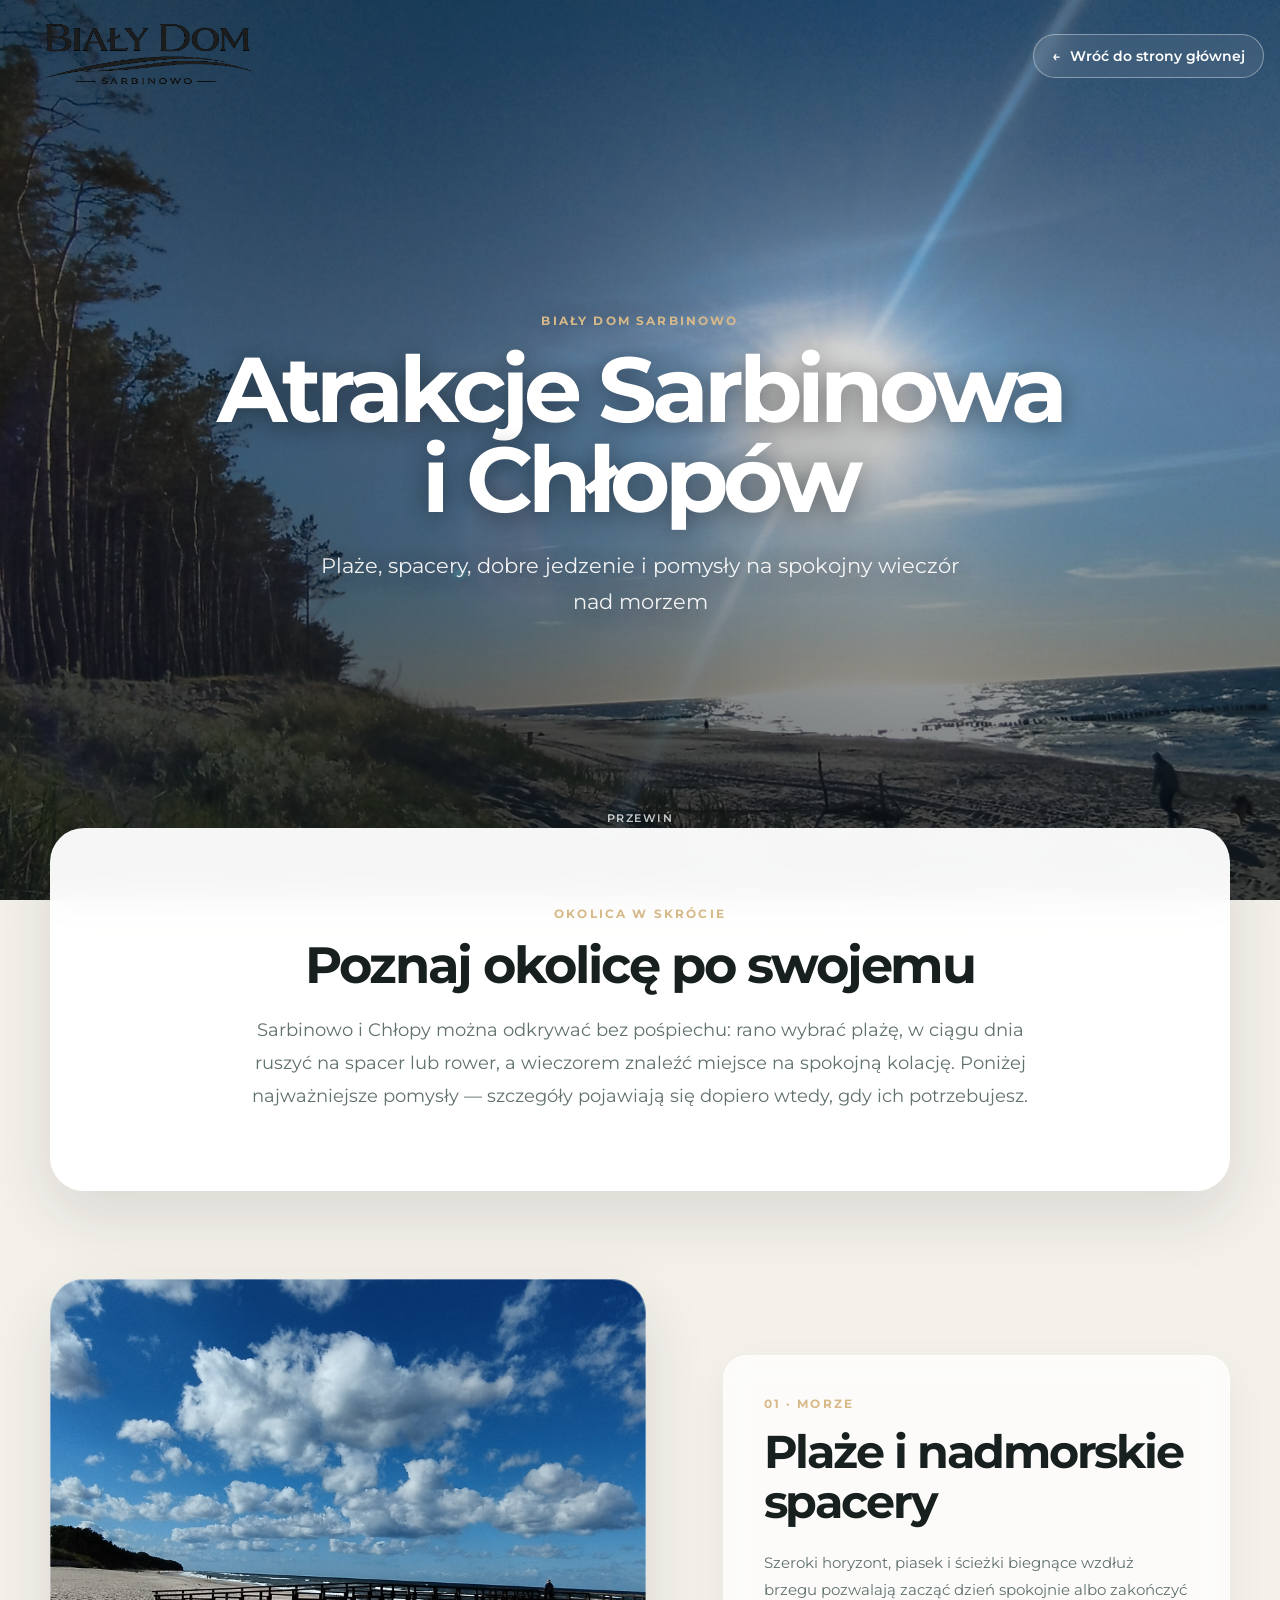
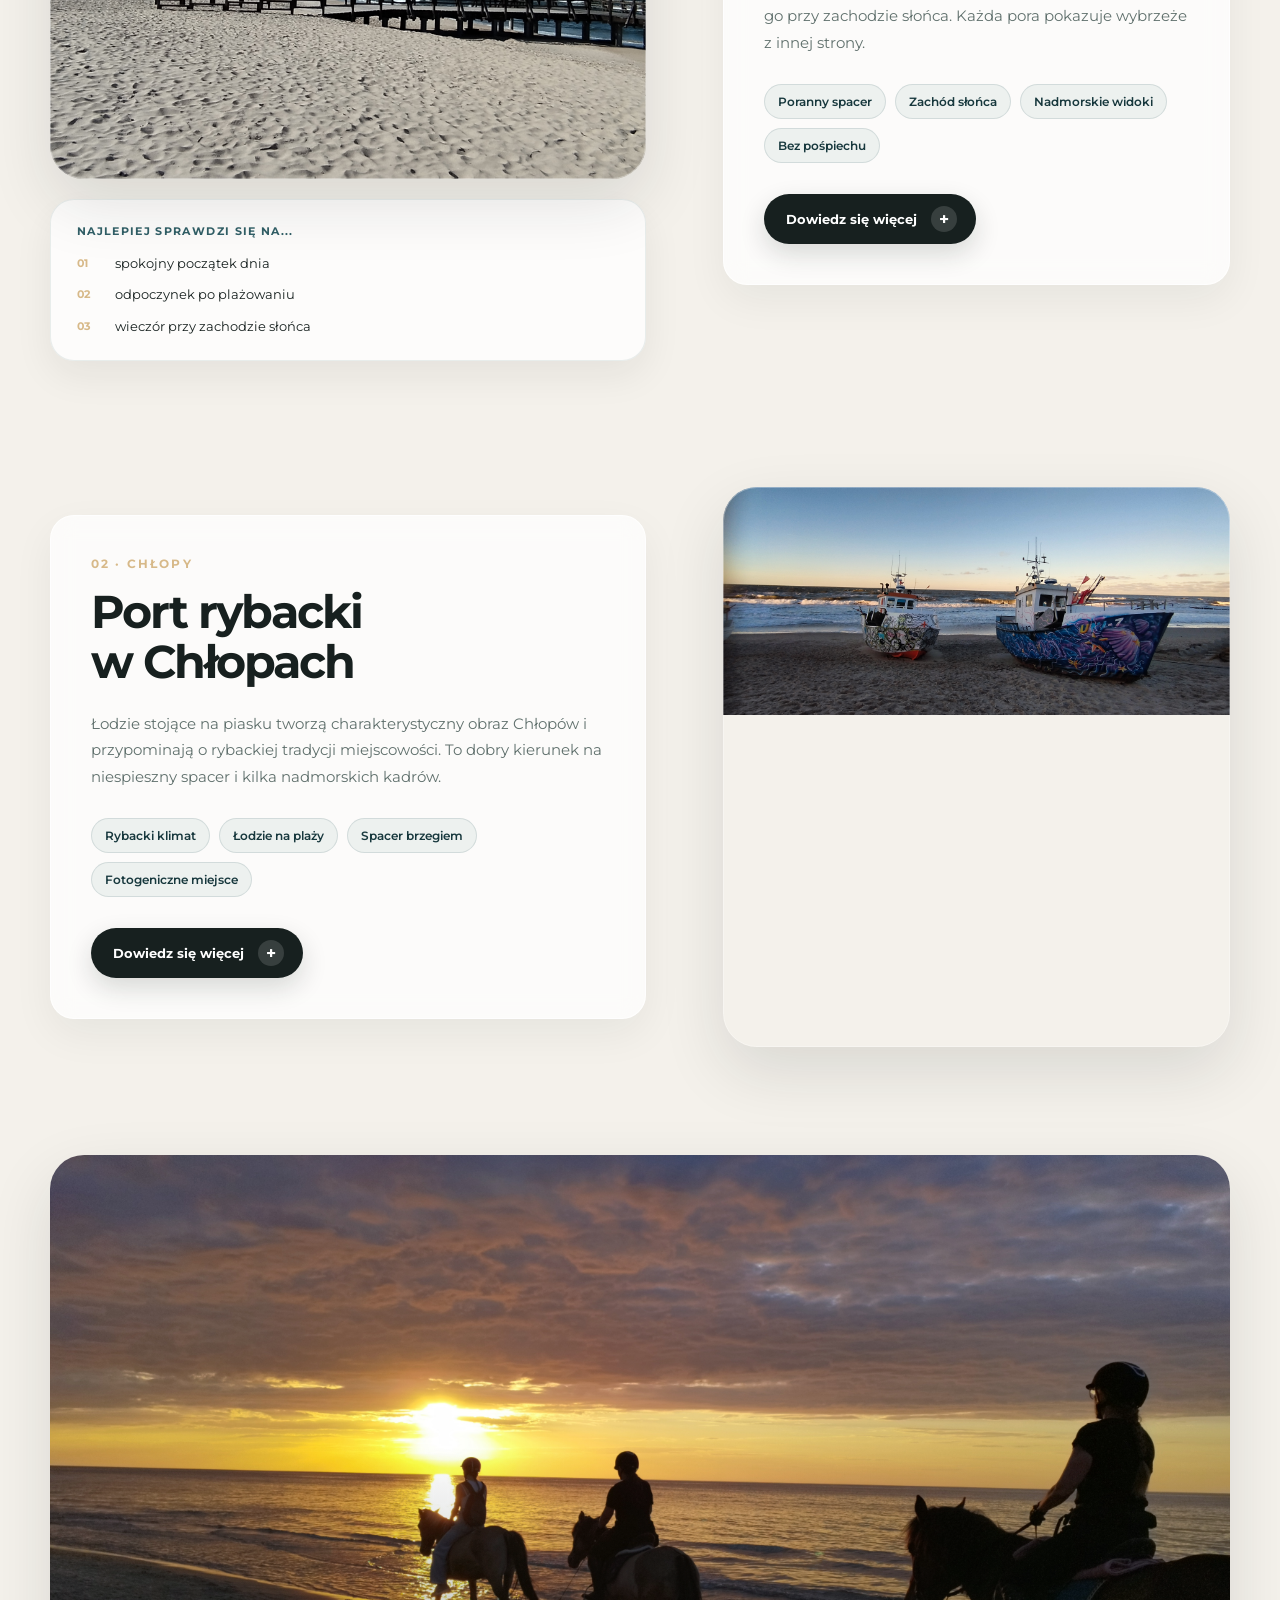
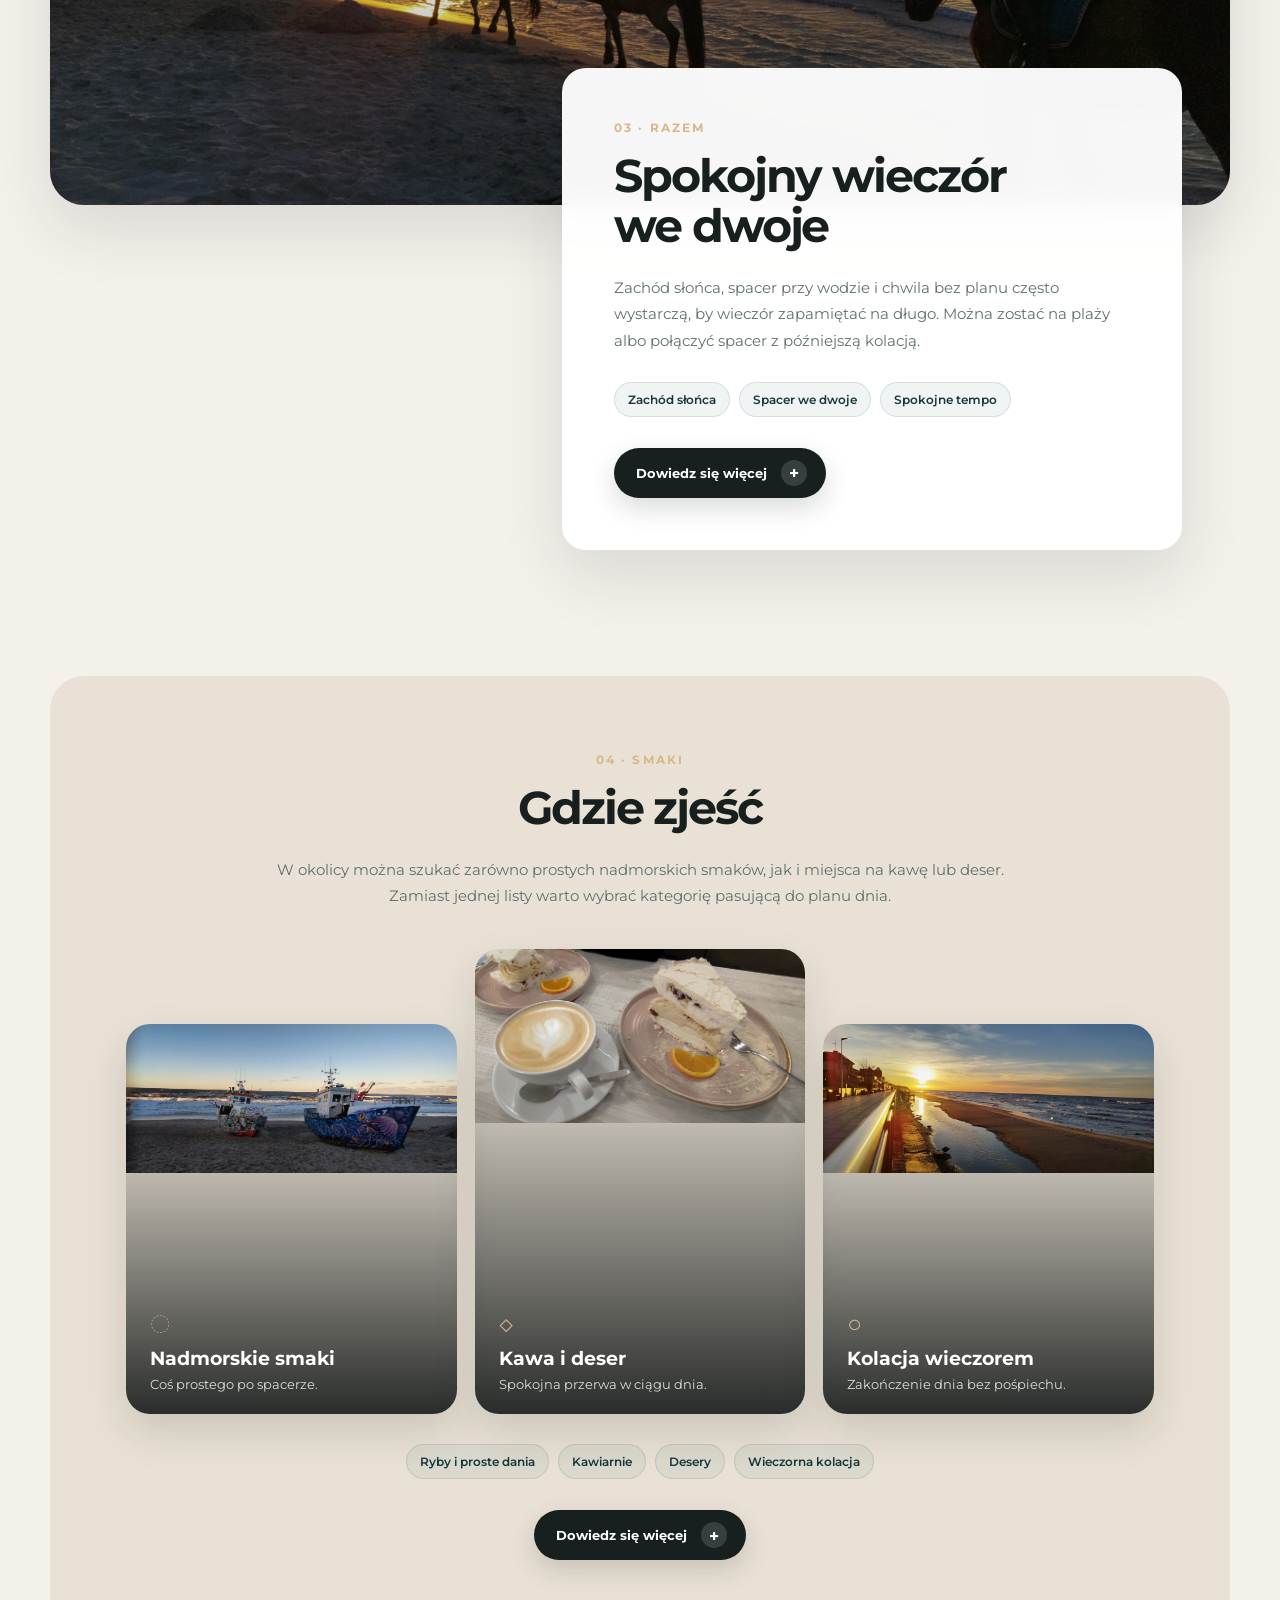
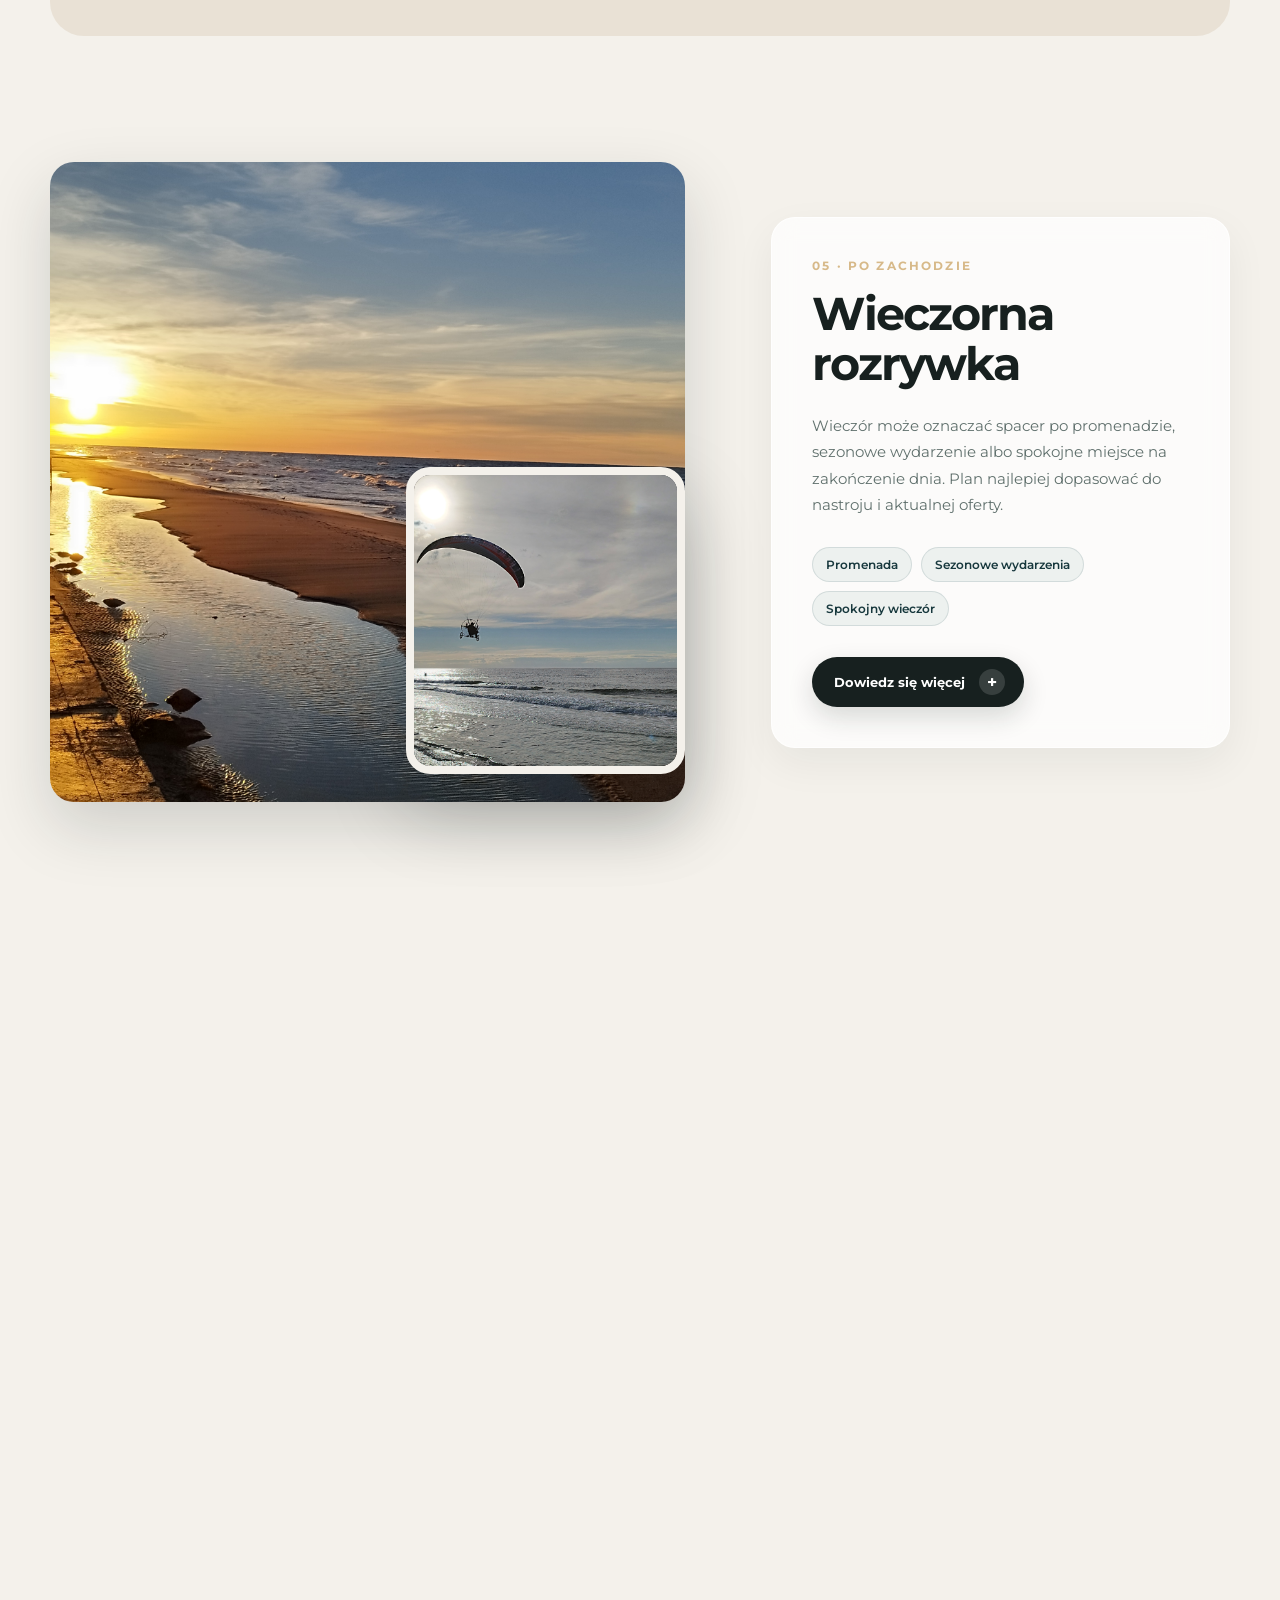
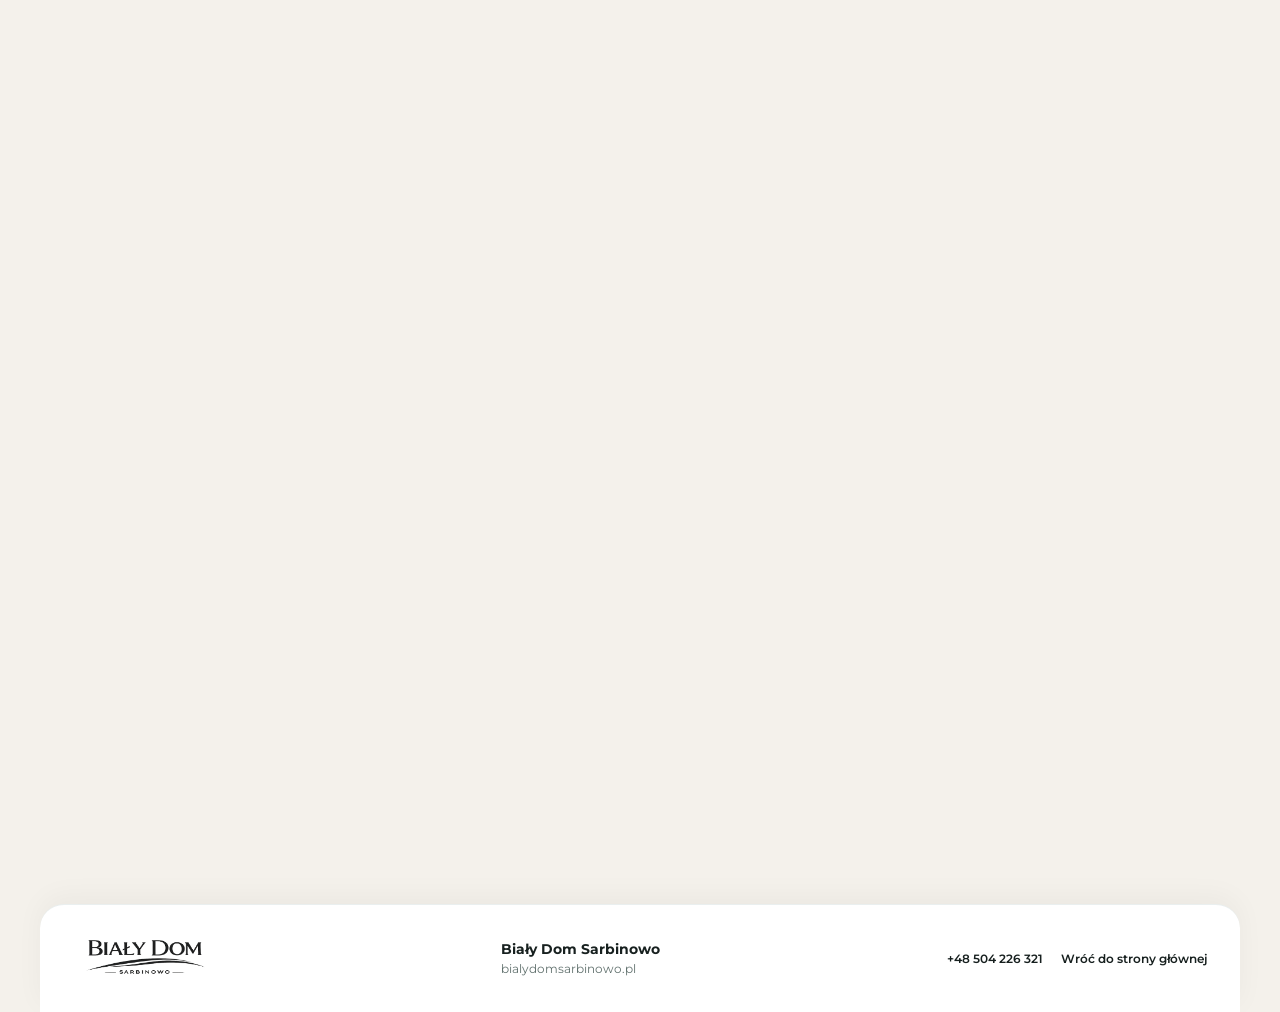
==== atrakcje-sarbinowo-chlopy-prototyp.html @ 2881367a "Dodanie prototypu podstrony atrakcji" ====
<!DOCTYPE html>
<html lang="pl">
<head>
    <meta charset="UTF-8">
    <meta name="viewport" content="width=device-width, initial-scale=1.0">
    <meta name="theme-color" content="#101716">
    <meta name="description" content="Prototyp podstrony prezentującej pomysły na spokojne odkrywanie Sarbinowa i Chłopów.">
    <title>Atrakcje Sarbinowa i Chłopów – prototyp | Biały Dom</title>

    <link rel="icon" type="image/x-icon" href="img/favicon.ico">
    <link rel="icon" type="image/png" sizes="32x32" href="img/favicon-32x32.png">
    <link rel="icon" type="image/png" sizes="16x16" href="img/favicon-16x16.png">
    <link rel="apple-touch-icon" sizes="180x180" href="img/apple-touch-icon.png">
    <link rel="preconnect" href="https://fonts.googleapis.com">
    <link rel="preconnect" href="https://fonts.gstatic.com" crossorigin>
    <link rel="stylesheet" href="https://fonts.googleapis.com/css2?family=Montserrat:wght@400;500;600;700&display=swap">
    <link rel="stylesheet" href="attractions-prototype.css">
</head>
<body>
    <a class="skip-link" href="#main-content">Przejdź do treści</a>

    <header class="site-header" data-header>
        <nav class="site-nav" aria-label="Nawigacja prototypu">
            <a class="site-logo" href="index.html" aria-label="Biały Dom Sarbinowo – strona główna">
                <img class="site-logo__default" src="img/logo.PNG" width="964" height="341" alt="Biały Dom Sarbinowo">
                <img class="site-logo__compact" src="img/logo2.png" width="964" height="344" alt="">
            </a>

            <a class="back-link back-link--desktop" href="index.html">
                <span aria-hidden="true">←</span>
                Wróć do strony głównej
            </a>

            <button class="menu-toggle" type="button" aria-expanded="false" aria-controls="prototype-menu" aria-label="Otwórz menu">
                <span></span>
                <span></span>
                <span></span>
            </button>

            <div class="mobile-menu" id="prototype-menu" aria-hidden="true">
                <a href="index.html">Strona główna</a>
                <a href="gallery.html">Galeria</a>
                <a href="tel:+48504226321">Zadzwoń</a>
            </div>
        </nav>
    </header>

    <section class="hero" aria-labelledby="page-title">
        <div class="hero__image" data-parallax aria-hidden="true"></div>
        <div class="hero__shade" aria-hidden="true"></div>
        <div class="hero__content">
            <p class="hero__eyebrow">Biały Dom Sarbinowo</p>
            <h1 id="page-title">Atrakcje Sarbinowa i Chłopów</h1>
            <p class="hero__subtitle">Plaże, spacery, dobre jedzenie i pomysły na spokojny wieczór nad morzem</p>
        </div>
        <a class="scroll-cue" href="#intro" aria-label="Przewiń do treści">
            <span>Przewiń</span>
            <i aria-hidden="true"></i>
        </a>
    </section>

    <main id="main-content">
        <section class="intro-card reveal" id="intro" aria-labelledby="intro-title">
            <p class="section-kicker">Okolica w skrócie</p>
            <h2 id="intro-title">Poznaj okolicę po swojemu</h2>
            <p>Sarbinowo i Chłopy można odkrywać bez pośpiechu: rano wybrać plażę, w ciągu dnia ruszyć na spacer lub rower, a wieczorem znaleźć miejsce na spokojną kolację. Poniżej najważniejsze pomysły — szczegóły pojawiają się dopiero wtedy, gdy ich potrzebujesz.</p>
        </section>

        <div class="sections-shell">
            <section class="attraction attraction--split reveal" aria-labelledby="beaches-title" data-section>
                <div class="media-column">
                    <div class="attraction__media">
                        <img src="img/sarbinowo/14.jpg" width="2048" height="922" alt="Szeroka plaża i drewniane molo nad Bałtykiem" loading="lazy">
                    </div>
                    <aside class="best-for" aria-label="Kiedy najlepiej wybrać się nad morze">
                        <p>Najlepiej sprawdzi się na...</p>
                        <ul>
                            <li><span>01</span> spokojny początek dnia</li>
                            <li><span>02</span> odpoczynek po plażowaniu</li>
                            <li><span>03</span> wieczór przy zachodzie słońca</li>
                        </ul>
                    </aside>
                </div>
                <div class="attraction__content">
                    <p class="section-kicker">01 · Morze</p>
                    <h2 id="beaches-title">Plaże i nadmorskie spacery</h2>
                    <p class="attraction__lead">Szeroki horyzont, piasek i ścieżki biegnące wzdłuż brzegu pozwalają zacząć dzień spokojnie albo zakończyć go przy zachodzie słońca. Każda pora pokazuje wybrzeże z innej strony.</p>
                    <ul class="feature-chips" aria-label="Najważniejsze cechy">
                        <li>Poranny spacer</li>
                        <li>Zachód słońca</li>
                        <li>Nadmorskie widoki</li>
                        <li>Bez pośpiechu</li>
                    </ul>
                    <button class="details-toggle" type="button" aria-expanded="false" aria-controls="beaches-details" data-expand>
                        <span>Dowiedz się więcej</span><i aria-hidden="true">+</i>
                    </button>
                    <div class="expandable" id="beaches-details" aria-hidden="true">
                        <div class="expandable__inner">
                            <p>Spacer można dopasować do pogody i własnego tempa: wybrać otwartą plażę, fragment promenady albo spokojniejszy odcinek przy wydmach i lesie. Warto zostawić sobie czas na przystanek, obserwowanie morza i powrót inną drogą.</p>
                            <div class="details-gallery details-gallery--two" aria-label="Dodatkowe zdjęcia plaży">
                                <figure>
                                    <img src="img/sarbinowo/1.jpg" width="2048" height="922" alt="Piaszczyste zejście prowadzące pomiędzy wydmami nad morze" loading="lazy">
                                    <figcaption>Naturalne zejścia i szeroki horyzont</figcaption>
                                </figure>
                                <figure>
                                    <img src="img/sarbinowo/15.jpg" width="2048" height="922" alt="Muszle ułożone na piasku przy spokojnym morzu" loading="lazy">
                                    <figcaption>Detale, które warto zauważyć po drodze</figcaption>
                                </figure>
                            </div>
                        </div>
                    </div>
                </div>
            </section>

            <section class="attraction attraction--split attraction--reverse reveal" aria-labelledby="port-title" data-section>
                <div class="attraction__media">
                    <img src="img/sarbinowo/3.jpg" width="2048" height="922" alt="Kolorowe łodzie rybackie stojące na plaży" loading="lazy">
                </div>
                <div class="attraction__content">
                    <p class="section-kicker">02 · Chłopy</p>
                    <h2 id="port-title">Port rybacki w Chłopach</h2>
                    <p class="attraction__lead">Łodzie stojące na piasku tworzą charakterystyczny obraz Chłopów i przypominają o rybackiej tradycji miejscowości. To dobry kierunek na niespieszny spacer i kilka nadmorskich kadrów.</p>
                    <ul class="feature-chips" aria-label="Najważniejsze cechy">
                        <li>Rybacki klimat</li>
                        <li>Łodzie na plaży</li>
                        <li>Spacer brzegiem</li>
                        <li>Fotogeniczne miejsce</li>
                    </ul>
                    <button class="details-toggle" type="button" aria-expanded="false" aria-controls="port-details" data-expand>
                        <span>Dowiedz się więcej</span><i aria-hidden="true">+</i>
                    </button>
                    <div class="expandable" id="port-details" aria-hidden="true">
                        <div class="expandable__inner">
                            <p>Wizyta w Chłopach może być krótkim celem samym w sobie albo częścią dłuższego spaceru wzdłuż wybrzeża. Najwięcej uroku ma proste obserwowanie łodzi, morza i codziennego rytmu niewielkiej miejscowości.</p>
                            <div class="details-gallery details-gallery--single">
                                <figure>
                                    <img src="img/sarbinowo/13.jpg" width="1152" height="1152" alt="Mewa stojąca na piasku przy spokojnym morzu" loading="lazy">
                                    <figcaption>Nadmorski detal podczas spaceru</figcaption>
                                </figure>
                                <!-- DO UZUPEŁNIENIA ZDJĘCIEM -->
                            </div>
                        </div>
                    </div>
                </div>
            </section>

            <section class="attraction attraction--panorama reveal" aria-labelledby="evening-two-title" data-section>
                <div class="panorama__image" data-scroll-shift="18">
                    <img src="img/sarbinowo/4.jpg" width="2048" height="922" alt="Zachód słońca nad morzem i sylwetki jeźdźców na plaży" loading="lazy">
                </div>
                <div class="panorama__card">
                    <p class="section-kicker">03 · Razem</p>
                    <h2 id="evening-two-title">Spokojny wieczór we dwoje</h2>
                    <p class="attraction__lead">Zachód słońca, spacer przy wodzie i chwila bez planu często wystarczą, by wieczór zapamiętać na długo. Można zostać na plaży albo połączyć spacer z późniejszą kolacją.</p>
                    <ul class="feature-chips" aria-label="Najważniejsze cechy">
                        <li>Zachód słońca</li>
                        <li>Spacer we dwoje</li>
                        <li>Spokojne tempo</li>
                    </ul>
                    <button class="details-toggle" type="button" aria-expanded="false" aria-controls="evening-two-details" data-expand>
                        <span>Dowiedz się więcej</span><i aria-hidden="true">+</i>
                    </button>
                    <div class="expandable" id="evening-two-details" aria-hidden="true">
                        <div class="expandable__inner">
                            <ol class="chapter-list" aria-label="Trzy pomysły na spokojny wieczór">
                                <li><span>01</span><div><h3>Spacer o zachodzie słońca</h3><p>Wybierzcie kierunek i zostawcie czas na przystanek przy morzu.</p></div></li>
                                <li><span>02</span><div><h3>Kolacja</h3><p>Dopasujcie miejsce do nastroju i aktualnej oferty.</p></div></li>
                                <li><span>03</span><div><h3>Spokojny powrót</h3><p>Wróćcie plażą lub promenadą, bez dokładnego planowania wieczoru.</p></div></li>
                            </ol>
                            <div class="details-gallery details-gallery--two" aria-label="Wieczorne widoki nad morzem">
                                <figure>
                                    <img src="img/sarbinowo/9.jpg" width="2048" height="922" alt="Słońce zachodzące nad morzem i mokrym brzegiem" loading="lazy">
                                    <figcaption>Ostatnie światło nad wodą</figcaption>
                                </figure>
                                <figure>
                                    <img src="img/sarbinowo/10.jpg" width="2048" height="922" alt="Nadmorski las i plaża w świetle zachodzącego słońca" loading="lazy">
                                    <figcaption>Spokojny powrót wzdłuż brzegu</figcaption>
                                </figure>
                            </div>
                        </div>
                    </div>
                </div>
            </section>

            <section class="attraction attraction--food reveal" aria-labelledby="food-title" data-section>
                <div class="section-heading">
                    <p class="section-kicker">04 · Smaki</p>
                    <h2 id="food-title">Gdzie zjeść</h2>
                    <p class="attraction__lead">W okolicy można szukać zarówno prostych nadmorskich smaków, jak i miejsca na kawę lub deser. Zamiast jednej listy warto wybrać kategorię pasującą do planu dnia.</p>
                </div>
                <div class="food-grid" aria-label="Pomysły kulinarne">
                    <article class="visual-card">
                        <img src="img/sarbinowo/3.jpg" width="2048" height="922" alt="Łodzie rybackie na nadmorskiej plaży" loading="lazy">
                        <div><span aria-hidden="true">◌</span><h3>Nadmorskie smaki</h3><p>Coś prostego po spacerze.</p></div>
                    </article>
                    <article class="visual-card visual-card--tall">
                        <img src="img/sarbinowo/21.jpg" width="2048" height="922" alt="Kawa oraz deser podane na jasnym stole" loading="lazy">
                        <div><span aria-hidden="true">◇</span><h3>Kawa i deser</h3><p>Spokojna przerwa w ciągu dnia.</p></div>
                    </article>
                    <article class="visual-card">
                        <img src="img/sarbinowo/5.jpg" width="2048" height="922" alt="Nadmorska promenada o zachodzie słońca" loading="lazy">
                        <div><span aria-hidden="true">○</span><h3>Kolacja wieczorem</h3><p>Zakończenie dnia bez pośpiechu.</p></div>
                    </article>
                </div>
                <ul class="feature-chips feature-chips--center" aria-label="Najważniejsze cechy">
                    <li>Ryby i proste dania</li>
                    <li>Kawiarnie</li>
                    <li>Desery</li>
                    <li>Wieczorna kolacja</li>
                </ul>
                <div class="section-action">
                    <button class="details-toggle" type="button" aria-expanded="false" aria-controls="food-details" data-expand>
                        <span>Dowiedz się więcej</span><i aria-hidden="true">+</i>
                    </button>
                </div>
                <div class="expandable expandable--wide" id="food-details" aria-hidden="true">
                    <div class="expandable__inner">
                        <p class="details-intro">Konkretne propozycje zostaną dodane po sprawdzeniu aktualnej oferty i informacji o lokalach.</p>
                        <!-- DO UZUPEŁNIENIA PO WERYFIKACJI LOKALI -->
                        <div class="venue-grid" aria-label="Miejsca na zweryfikowane lokale">
                            <article class="venue-placeholder">
                                <span>01</span>
                                <h3>Nazwa lokalu</h3>
                                <p>Krótki opis miejsca</p>
                                <dl><div><dt>Kuchnia</dt><dd>Do uzupełnienia</dd></div><div><dt>Mapa</dt><dd>Link po weryfikacji</dd></div></dl>
                            </article>
                            <article class="venue-placeholder">
                                <span>02</span>
                                <h3>Nazwa lokalu</h3>
                                <p>Krótki opis miejsca</p>
                                <dl><div><dt>Kuchnia</dt><dd>Do uzupełnienia</dd></div><div><dt>Mapa</dt><dd>Link po weryfikacji</dd></div></dl>
                            </article>
                            <article class="venue-placeholder">
                                <span>03</span>
                                <h3>Nazwa lokalu</h3>
                                <p>Krótki opis miejsca</p>
                                <dl><div><dt>Kuchnia</dt><dd>Do uzupełnienia</dd></div><div><dt>Mapa</dt><dd>Link po weryfikacji</dd></div></dl>
                            </article>
                        </div>
                        <!-- DO UZUPEŁNIENIA ZDJĘCIEM -->
                    </div>
                </div>
            </section>

            <section class="attraction attraction--night reveal" aria-labelledby="night-title" data-section>
                <div class="night-gallery" aria-label="Wieczorne kadry z wybrzeża">
                    <img class="night-gallery__main" src="img/sarbinowo/5.jpg" width="2048" height="922" alt="Promenada i morze w ciepłym świetle zachodzącego słońca" loading="lazy">
                    <img class="night-gallery__accent" src="img/sarbinowo/2.jpg" width="2048" height="922" alt="Paralotnia nad plażą i morzem" loading="lazy" data-scroll-shift="28">
                </div>
                <div class="attraction__content night-copy">
                    <p class="section-kicker">05 · Po zachodzie</p>
                    <h2 id="night-title">Wieczorna rozrywka</h2>
                    <p class="attraction__lead">Wieczór może oznaczać spacer po promenadzie, sezonowe wydarzenie albo spokojne miejsce na zakończenie dnia. Plan najlepiej dopasować do nastroju i aktualnej oferty.</p>
                    <ul class="feature-chips" aria-label="Najważniejsze cechy">
                        <li>Promenada</li>
                        <li>Sezonowe wydarzenia</li>
                        <li>Spokojny wieczór</li>
                    </ul>
                    <button class="details-toggle" type="button" aria-expanded="false" aria-controls="night-details" data-expand>
                        <span>Dowiedz się więcej</span><i aria-hidden="true">+</i>
                    </button>
                    <div class="expandable" id="night-details" aria-hidden="true">
                        <div class="expandable__inner">
                            <!-- DO UZUPEŁNIENIA PO WERYFIKACJI WYDARZEŃ I MIEJSC -->
                            <div class="option-grid">
                                <article><span aria-hidden="true">01</span><h3>Wydarzenia sezonowe</h3><p>Aktualny program do sprawdzenia przed wyjściem.</p></article>
                                <article><span aria-hidden="true">02</span><h3>Miejsca z muzyką</h3><p>Propozycje zostaną dodane po weryfikacji.</p></article>
                                <article><span aria-hidden="true">03</span><h3>Spokojny wieczór</h3><p>Miejsca otwarte wieczorem, bez głośnego planu.</p></article>
                            </div>
                            <div class="details-gallery details-gallery--single">
                                <figure>
                                    <img src="img/sarbinowo/25.jpg" width="1080" height="2160" alt="Kolorowe latawce nad plażą i zabudową Sarbinowa" loading="lazy">
                                    <figcaption>Sezonowy klimat nadmorskiej miejscowości</figcaption>
                                </figure>
                                <!-- DO UZUPEŁNIENIA ZDJĘCIEM -->
                            </div>
                        </div>
                    </div>
                </div>
            </section>

            <section class="attraction attraction--route reveal" aria-labelledby="bike-title" data-section>
                <div class="route-intro">
                    <div>
                        <p class="section-kicker">06 · Na dwóch kołach</p>
                        <h2 id="bike-title">Wycieczki rowerowe</h2>
                        <p class="attraction__lead">Rower pozwala połączyć Sarbinowo i Chłopy w jedną spokojną wycieczkę. Trasę można skrócić, wydłużyć albo przerwać wtedy, gdy znajdzie się dobre miejsce na odpoczynek.</p>
                    </div>
                    <img src="img/dom/12.jpg" width="2412" height="1468" alt="Rowery przygotowane dla gości Białego Domu" loading="lazy">
                </div>
                <ol class="route-line" aria-label="Przykładowy przebieg wycieczki">
                    <li><span>Start</span><strong>Biały Dom</strong><small>Spokojny początek</small></li>
                    <li><span>Przystanek</span><strong>Sarbinowo</strong><small>Plaża i promenada</small></li>
                    <li><span>Kierunek</span><strong>Chłopy</strong><small>Rybacki klimat</small></li>
                    <li><span>Powrót</span><strong>Własnym rytmem</strong><small>Bez narzuconego tempa</small></li>
                </ol>
                <ul class="feature-chips feature-chips--center" aria-label="Najważniejsze cechy">
                    <li>Elastyczna trasa</li>
                    <li>Przystanki po drodze</li>
                    <li>Rowery dla gości</li>
                </ul>
                <div class="section-action">
                    <button class="details-toggle" type="button" aria-expanded="false" aria-controls="bike-details" data-expand>
                        <span>Dowiedz się więcej</span><i aria-hidden="true">+</i>
                    </button>
                </div>
                <div class="expandable expandable--wide" id="bike-details" aria-hidden="true">
                    <div class="expandable__inner">
                        <div class="route-options" aria-label="Propozycje wariantów trasy">
                            <article><span>01</span><h3>Trasa krótka</h3><p>Na spokojny przejazd z możliwością szybkiego powrotu.</p></article>
                            <article><span>02</span><h3>Trasa spokojna</h3><p>Z przystankami przy plaży i czasem na odpoczynek.</p></article>
                            <article><span>03</span><h3>Trasa dłuższa</h3><p>Do zaplanowania według pogody i własnych możliwości.</p></article>
                        </div>
                        <p class="details-note">Przed wyjazdem warto ocenić pogodę i wiatr. Podane warianty pozostają elastycznym pomysłem — bez niezweryfikowanych kilometrów i czasów przejazdu.</p>
                        <div class="details-gallery details-gallery--single details-gallery--landscape">
                            <figure>
                                <img src="img/dom/10.jpg" width="2048" height="922" alt="Dekoracyjny rower z zegarem stojący na parapecie Białego Domu" loading="lazy">
                                <figcaption>Rowerowy motyw w Białym Domu</figcaption>
                            </figure>
                            <!-- DO UZUPEŁNIENIA ZDJĘCIEM -->
                        </div>
                    </div>
                </div>
            </section>
        </div>

        <section class="final-cta reveal" aria-labelledby="cta-title">
            <div class="final-cta__glow" aria-hidden="true"></div>
            <p class="section-kicker">Twój spokojny punkt startowy</p>
            <h2 id="cta-title">Zaplanuj swój pobyt w Białym Domu</h2>
            <p>Wybierz termin, obejrzyj pokoje i zapytaj o szczegóły bezpośrednio.</p>
            <div class="final-cta__actions">
                <a class="button button--primary" href="https://www.booking.com/hotel/pl/bialy-dom-sarbinowo.pl.html" target="_blank" rel="noopener">Sprawdź dostępność</a>
                <a class="button button--outline" href="gallery.html">Zobacz galerię</a>
                <a class="button button--call" href="tel:+48504226321">Zadzwoń</a>
            </div>
        </section>
    </main>

    <footer class="site-footer">
        <a class="site-footer__logo" href="index.html" aria-label="Wróć do strony głównej Białego Domu">
            <img src="img/logo.PNG" width="964" height="341" alt="Biały Dom Sarbinowo">
        </a>
        <div class="site-footer__identity">
            <strong>Biały Dom Sarbinowo</strong>
            <span>bialydomsarbinowo.pl</span>
        </div>
        <div class="site-footer__links">
            <a href="tel:+48504226321">+48 504 226 321</a>
            <a href="index.html">Wróć do strony głównej</a>
        </div>
    </footer>

    <script src="attractions-prototype.js"></script>
</body>
</html>
---- attractions-prototype.css ----
:root {
  --paper: #f4f1eb;
  --surface: #ffffff;
  --ink: #17201f;
  --muted: #60706d;
  --sea: #315f67;
  --sea-deep: #17383d;
  --sand: #d7b989;
  --sand-soft: #efe4d2;
  --line: rgba(23, 32, 31, 0.12);
  --shadow: 0 24px 64px rgba(24, 35, 33, 0.12);
  --radius-xl: 34px;
  --radius-lg: 24px;
  --radius-md: 17px;
  --header-height: 112px;
  --content: min(1180px, calc(100% - 40px));
}

*,
*::before,
*::after {
  box-sizing: border-box;
}

html {
  scroll-behavior: smooth;
  scroll-padding-top: calc(var(--header-height) + 20px);
}

body {
  margin: 0;
  min-width: 320px;
  overflow-x: hidden;
  background: var(--paper);
  color: var(--ink);
  font-family: "Montserrat", Arial, sans-serif;
  -webkit-font-smoothing: antialiased;
}

body.menu-open {
  overflow: hidden;
}

img {
  display: block;
  max-width: 100%;
}

a {
  color: inherit;
  text-decoration: none;
}

button,
a {
  -webkit-tap-highlight-color: transparent;
}

button {
  font: inherit;
}

h1,
h2,
h3,
p {
  margin-top: 0;
}

h1,
h2,
h3 {
  text-wrap: balance;
}

p {
  text-wrap: pretty;
}

.skip-link {
  position: fixed;
  top: 12px;
  left: 12px;
  z-index: 1000;
  padding: 11px 16px;
  border-radius: 999px;
  background: #fff;
  color: #111;
  transform: translateY(-160%);
  transition: transform 180ms ease;
}

.skip-link:focus {
  transform: translateY(0);
}

.site-header {
  position: fixed;
  inset: 0 0 auto;
  z-index: 100;
  color: #fff;
  transition: background 280ms ease, box-shadow 280ms ease, backdrop-filter 280ms ease;
}

.site-header.is-scrolled,
.site-header.is-menu-open {
  background: rgba(9, 18, 18, 0.72);
  box-shadow: 0 12px 35px rgba(0, 0, 0, 0.15);
  backdrop-filter: blur(14px);
  -webkit-backdrop-filter: blur(14px);
}

.site-nav {
  width: min(1440px, calc(100% - 32px));
  min-height: var(--header-height);
  margin: 0 auto;
  display: flex;
  align-items: center;
  justify-content: space-between;
  gap: 28px;
}

.site-logo {
  position: relative;
  width: clamp(210px, 20vw, 285px);
  flex: 0 0 auto;
}

.site-logo img {
  width: 100%;
  height: auto;
  transition: opacity 220ms ease, transform 220ms ease;
}

.site-logo__compact {
  position: absolute;
  inset: 0;
  opacity: 0;
}

.site-header.is-scrolled .site-logo__default,
.site-header.is-menu-open .site-logo__default {
  opacity: 0;
}

.site-header.is-scrolled .site-logo__compact,
.site-header.is-menu-open .site-logo__compact {
  opacity: 1;
}

.back-link {
  display: inline-flex;
  align-items: center;
  gap: 10px;
  padding: 12px 18px;
  border: 1px solid rgba(255, 255, 255, 0.38);
  border-radius: 999px;
  background: rgba(255, 255, 255, 0.08);
  color: #fff;
  font-size: 0.88rem;
  font-weight: 600;
  backdrop-filter: blur(8px);
  transition: background 220ms ease, transform 220ms ease;
}

.back-link:hover,
.back-link:focus-visible {
  background: rgba(255, 255, 255, 0.17);
  transform: translateY(-2px);
}

.menu-toggle,
.mobile-menu {
  display: none;
}

.hero {
  position: relative;
  min-height: 100vh;
  min-height: 100svh;
  display: grid;
  place-items: center;
  overflow: hidden;
  isolation: isolate;
  color: #fff;
}

.hero__image,
.hero__shade {
  position: absolute;
  inset: 0;
}

.hero__image {
  z-index: -3;
  inset: -7%;
  background: url("img/sarbinowo/11.jpg") center 52% / cover no-repeat;
  transform: translate3d(0, var(--parallax-y, 0), 0) scale(1.03);
  will-change: transform;
}

.hero__shade {
  z-index: -2;
  background:
    linear-gradient(180deg, rgba(5, 12, 13, 0.28) 0%, rgba(5, 12, 13, 0.16) 40%, rgba(5, 12, 13, 0.62) 100%),
    linear-gradient(90deg, rgba(4, 10, 10, 0.35), transparent 70%);
}

.hero__content {
  width: min(1000px, calc(100% - 40px));
  padding: calc(var(--header-height) + 40px) 0 120px;
  text-align: center;
  text-shadow: 0 4px 24px rgba(0, 0, 0, 0.42);
}

.hero__eyebrow,
.section-kicker {
  margin-bottom: 16px;
  color: var(--sand);
  font-size: 0.75rem;
  font-weight: 700;
  letter-spacing: 0.18em;
  text-transform: uppercase;
}

.hero h1 {
  max-width: 950px;
  margin: 0 auto 24px;
  font-size: clamp(2.7rem, 7.2vw, 6.6rem);
  line-height: 0.98;
  letter-spacing: -0.055em;
}

.hero__subtitle {
  max-width: 760px;
  margin: 0 auto;
  color: rgba(255, 255, 255, 0.92);
  font-size: clamp(1rem, 2vw, 1.34rem);
  line-height: 1.65;
}

.scroll-cue {
  position: absolute;
  bottom: 31px;
  left: 50%;
  display: grid;
  justify-items: center;
  gap: 10px;
  color: rgba(255, 255, 255, 0.78);
  font-size: 0.69rem;
  font-weight: 600;
  letter-spacing: 0.14em;
  text-transform: uppercase;
  transform: translateX(-50%);
}

.scroll-cue i {
  width: 1px;
  height: 34px;
  background: linear-gradient(#fff, transparent);
}

main {
  position: relative;
  z-index: 2;
}

.intro-card {
  width: var(--content);
  margin: -72px auto 88px;
  padding: clamp(38px, 7vw, 78px);
  border-radius: var(--radius-xl);
  background: rgba(255, 255, 255, 0.96);
  box-shadow: var(--shadow);
  text-align: center;
  backdrop-filter: blur(16px);
}

.intro-card h2 {
  margin-bottom: 22px;
  font-size: clamp(2rem, 4vw, 3.8rem);
  line-height: 1.08;
  letter-spacing: -0.04em;
}

.intro-card p:last-child {
  max-width: 780px;
  margin: 0 auto;
  color: var(--muted);
  font-size: clamp(1rem, 1.7vw, 1.14rem);
  line-height: 1.8;
}

.sections-shell {
  width: var(--content);
  margin: 0 auto;
  display: grid;
  gap: clamp(70px, 10vw, 126px);
}

.attraction {
  position: relative;
}

.attraction--split {
  display: grid;
  grid-template-columns: minmax(0, 1.08fr) minmax(340px, 0.92fr);
  align-items: center;
  gap: clamp(36px, 6vw, 78px);
}

.attraction--reverse .attraction__media {
  order: 2;
}

.attraction__media {
  position: relative;
  min-height: 560px;
  overflow: hidden;
  border-radius: var(--radius-xl);
  box-shadow: var(--shadow);
}

.attraction__media::after {
  content: "";
  position: absolute;
  inset: 0;
  border: 1px solid rgba(255, 255, 255, 0.32);
  border-radius: inherit;
  pointer-events: none;
}

.attraction__media img,
.panorama__image img,
.night-gallery img,
.route-intro img,
.visual-card img {
  width: 100%;
  height: 100%;
  object-fit: cover;
}

.attraction__content {
  padding: 18px 0;
}

.attraction h2,
.section-heading h2 {
  margin-bottom: 20px;
  font-size: clamp(2rem, 4vw, 3.7rem);
  line-height: 1.08;
  letter-spacing: -0.045em;
}

.attraction__lead {
  margin-bottom: 24px;
  color: var(--muted);
  font-size: clamp(0.98rem, 1.45vw, 1.08rem);
  line-height: 1.78;
}

.feature-chips {
  margin: 0 0 28px;
  padding: 0;
  display: flex;
  flex-wrap: wrap;
  gap: 9px;
  list-style: none;
}

.feature-chips li {
  padding: 9px 13px;
  border: 1px solid rgba(49, 95, 103, 0.15);
  border-radius: 999px;
  background: rgba(49, 95, 103, 0.07);
  color: var(--sea-deep);
  font-size: 0.78rem;
  font-weight: 600;
}

.feature-chips--center {
  justify-content: center;
}

.details-toggle {
  display: inline-flex;
  align-items: center;
  justify-content: center;
  gap: 14px;
  min-height: 50px;
  padding: 12px 19px 12px 22px;
  border: 0;
  border-radius: 999px;
  background: var(--ink);
  color: #fff;
  font-size: 0.84rem;
  font-weight: 700;
  cursor: pointer;
  box-shadow: 0 10px 26px rgba(23, 32, 31, 0.16);
  transition: transform 220ms ease, background 220ms ease, box-shadow 220ms ease;
}

.details-toggle i {
  width: 26px;
  height: 26px;
  display: grid;
  place-items: center;
  border-radius: 50%;
  background: rgba(255, 255, 255, 0.14);
  font-style: normal;
  font-size: 1.08rem;
  line-height: 1;
  transition: transform 260ms ease;
}

.details-toggle:hover,
.details-toggle:focus-visible {
  background: var(--sea-deep);
  box-shadow: 0 14px 32px rgba(23, 56, 61, 0.22);
  transform: translateY(-2px);
}

.details-toggle[aria-expanded="true"] i {
  transform: rotate(45deg);
}

.expandable {
  display: grid;
  grid-template-rows: 0fr;
  opacity: 0;
  transition: grid-template-rows 560ms cubic-bezier(.22, .7, .2, 1), opacity 420ms ease;
}

.expandable.is-open {
  grid-template-rows: 1fr;
  opacity: 1;
}

.expandable__inner {
  min-height: 0;
  overflow: hidden;
}

.expandable__inner p {
  margin: 21px 0 0;
  padding-top: 19px;
  border-top: 1px solid var(--line);
  color: var(--muted);
  font-size: 0.94rem;
  line-height: 1.75;
}

.attraction--panorama {
  min-height: 720px;
  padding-bottom: 36px;
}

.panorama__image {
  position: absolute;
  inset: 0 0 120px;
  overflow: hidden;
  border-radius: var(--radius-xl);
  box-shadow: var(--shadow);
}

.panorama__image::after {
  content: "";
  position: absolute;
  inset: 0;
  background: linear-gradient(180deg, transparent 45%, rgba(7, 16, 16, 0.42));
}

.panorama__card {
  position: relative;
  z-index: 2;
  width: min(620px, calc(100% - 54px));
  margin: 0 48px 0 auto;
  padding: clamp(32px, 5vw, 52px);
  border-radius: var(--radius-lg);
  background: rgba(255, 255, 255, 0.96);
  box-shadow: var(--shadow);
  transform: translateY(510px);
  backdrop-filter: blur(12px);
}

.attraction--food {
  padding: clamp(42px, 7vw, 76px);
  border-radius: var(--radius-xl);
  background: #e9e1d5;
  overflow: hidden;
}

.section-heading {
  max-width: 760px;
  margin: 0 auto 40px;
  text-align: center;
}

.food-grid {
  display: grid;
  grid-template-columns: repeat(3, minmax(0, 1fr));
  align-items: end;
  gap: 18px;
  margin-bottom: 30px;
}

.visual-card {
  position: relative;
  min-height: 390px;
  overflow: hidden;
  border-radius: var(--radius-lg);
  color: #fff;
  box-shadow: 0 18px 42px rgba(36, 31, 24, 0.15);
}

.visual-card--tall {
  min-height: 465px;
}

.visual-card::after {
  content: "";
  position: absolute;
  inset: 0;
  background: linear-gradient(180deg, transparent 35%, rgba(8, 13, 13, 0.78));
}

.visual-card > div {
  position: absolute;
  z-index: 2;
  inset: auto 24px 22px;
}

.visual-card span {
  display: block;
  margin-bottom: 8px;
  color: var(--sand);
  font-size: 1.5rem;
}

.visual-card h3 {
  margin-bottom: 6px;
  font-size: 1.2rem;
}

.visual-card p {
  margin: 0;
  color: rgba(255, 255, 255, 0.82);
  font-size: 0.82rem;
}

.section-action {
  text-align: center;
}

.expandable--center {
  max-width: 760px;
  margin: 0 auto;
  text-align: center;
}

.attraction--night {
  display: grid;
  grid-template-columns: minmax(0, 1.08fr) minmax(340px, 0.78fr);
  align-items: center;
  gap: clamp(40px, 7vw, 86px);
}

.night-gallery {
  position: relative;
  min-height: 640px;
}

.night-gallery img {
  position: absolute;
  border-radius: var(--radius-lg);
  box-shadow: var(--shadow);
}

.night-gallery__main {
  inset: 0 17% 10% 0;
}

.night-gallery__accent {
  width: 44% !important;
  height: 48% !important;
  right: 0;
  bottom: 0;
  border: 8px solid var(--paper);
}

.attraction--route {
  padding: clamp(42px, 7vw, 72px);
  border-radius: var(--radius-xl);
  background: var(--surface);
  box-shadow: var(--shadow);
}

.route-intro {
  display: grid;
  grid-template-columns: 1fr minmax(320px, 0.8fr);
  align-items: center;
  gap: clamp(34px, 6vw, 72px);
  margin-bottom: 60px;
}

.route-intro img {
  height: 370px;
  border-radius: var(--radius-lg);
}

.route-line {
  position: relative;
  margin: 0 0 38px;
  padding: 0;
  display: grid;
  grid-template-columns: repeat(4, 1fr);
  gap: 18px;
  list-style: none;
}

.route-line::before {
  content: "";
  position: absolute;
  top: 15px;
  left: 12.5%;
  right: 12.5%;
  height: 1px;
  background: linear-gradient(90deg, var(--sand), var(--sea));
}

.route-line li {
  position: relative;
  padding-top: 40px;
  text-align: center;
}

.route-line li::before {
  content: "";
  position: absolute;
  top: 8px;
  left: 50%;
  width: 15px;
  height: 15px;
  border: 4px solid #fff;
  border-radius: 50%;
  background: var(--sea);
  box-shadow: 0 0 0 1px rgba(49, 95, 103, 0.25);
  transform: translateX(-50%);
}

.route-line span,
.route-line strong,
.route-line small {
  display: block;
}

.route-line span {
  margin-bottom: 7px;
  color: var(--sea);
  font-size: 0.64rem;
  font-weight: 700;
  letter-spacing: 0.12em;
  text-transform: uppercase;
}

.route-line strong {
  margin-bottom: 5px;
  font-size: 0.96rem;
}

.route-line small {
  color: var(--muted);
  font-size: 0.75rem;
  line-height: 1.5;
}

.final-cta {
  position: relative;
  width: var(--content);
  margin: clamp(90px, 12vw, 160px) auto 70px;
  padding: clamp(56px, 9vw, 104px) clamp(28px, 7vw, 84px);
  overflow: hidden;
  border-radius: var(--radius-xl);
  background:
    linear-gradient(120deg, rgba(16, 36, 38, 0.96), rgba(25, 63, 69, 0.92)),
    url("img/sarbinowo/9.jpg") center / cover;
  color: #fff;
  text-align: center;
  box-shadow: 0 30px 80px rgba(18, 46, 50, 0.22);
}

.final-cta__glow {
  position: absolute;
  top: -180px;
  left: 50%;
  width: 520px;
  height: 360px;
  border-radius: 50%;
  background: rgba(215, 185, 137, 0.2);
  filter: blur(80px);
  transform: translateX(-50%);
}

.final-cta > *:not(.final-cta__glow) {
  position: relative;
  z-index: 1;
}

.final-cta h2 {
  max-width: 820px;
  margin: 0 auto 18px;
  color: #fff;
  font-size: clamp(2.1rem, 5vw, 4.7rem);
  line-height: 1.05;
  letter-spacing: -0.05em;
}

.final-cta > p:not(.section-kicker) {
  margin-bottom: 34px;
  color: rgba(255, 255, 255, 0.76);
  line-height: 1.7;
}

.final-cta__actions {
  display: flex;
  justify-content: center;
  flex-wrap: wrap;
  gap: 12px;
}

.button {
  min-height: 52px;
  padding: 14px 22px;
  display: inline-flex;
  align-items: center;
  justify-content: center;
  border: 1px solid transparent;
  border-radius: 999px;
  font-size: 0.85rem;
  font-weight: 700;
  transition: transform 220ms ease, background 220ms ease, box-shadow 220ms ease;
}

.button:hover,
.button:focus-visible {
  transform: translateY(-2px);
}

.button--light {
  background: #fff;
  color: var(--ink);
}

.button--call {
  background: #2da85d;
  color: #fff;
  box-shadow: 0 12px 28px rgba(22, 122, 65, 0.28);
}

.button--outline {
  border-color: rgba(255, 255, 255, 0.44);
  background: rgba(255, 255, 255, 0.08);
  color: #fff;
}

.site-footer {
  width: min(1200px, calc(100% - 40px));
  margin: 0 auto;
  padding: 36px 28px;
  display: flex;
  align-items: center;
  justify-content: space-between;
  gap: 24px;
  border-radius: 28px 28px 0 0;
  background: #fff;
  box-shadow: 0 -12px 36px rgba(24, 35, 33, 0.06);
  color: var(--muted);
  font-size: 0.8rem;
}

.site-footer p {
  margin: 0;
}

.site-footer > a:last-child {
  font-weight: 700;
  color: var(--ink);
}

.site-footer__logo {
  width: 150px;
}

.reveal {
  opacity: 0;
  transform: translateY(24px);
  transition: opacity 620ms ease, transform 620ms cubic-bezier(.22, .7, .2, 1);
}

.reveal.is-visible {
  opacity: 1;
  transform: translateY(0);
}

:focus-visible {
  outline: 3px solid var(--sand);
  outline-offset: 4px;
}

@media (hover: hover) {
  .attraction__media img,
  .panorama__image img,
  .night-gallery img,
  .route-intro img,
  .visual-card img {
    transition: transform 650ms cubic-bezier(.22, .7, .2, 1);
  }

  .attraction__media:hover img,
  .panorama__image:hover img,
  .night-gallery:hover img,
  .route-intro:hover img,
  .visual-card:hover img {
    transform: scale(1.025);
  }
}

@media (max-width: 960px) {
  .site-nav {
    width: min(calc(100% - 24px), 900px);
  }

  :root {
    --header-height: 78px;
  }

  body.menu-open {
    overflow: hidden;
  }

  .site-nav {
    width: min(100% - 24px, 900px);
  }

  .site-logo {
    width: min(220px, 62vw);
  }

  .back-link {
    display: none;
  }

  .menu-toggle {
    width: 48px;
    height: 48px;
    padding: 0;
    display: grid;
    place-content: center;
    gap: 5px;
    border: 1px solid rgba(255, 255, 255, 0.4);
    border-radius: 50%;
    background: rgba(9, 18, 18, 0.24);
    color: #fff;
    cursor: pointer;
    backdrop-filter: blur(8px);
  }

  .menu-toggle span {
    width: 19px;
    height: 2px;
    display: block;
    border-radius: 2px;
    background: currentColor;
    transition: transform 240ms ease, opacity 180ms ease;
  }

  .menu-toggle[aria-expanded="true"] span:first-child {
    transform: translateY(7px) rotate(45deg);
  }

  .menu-toggle[aria-expanded="true"] span:nth-child(2) {
    opacity: 0;
  }

  .menu-toggle[aria-expanded="true"] span:last-child {
    transform: translateY(-7px) rotate(-45deg);
  }

  .mobile-menu {
    position: fixed;
    inset: var(--header-height) 12px auto;
    z-index: 99;
    padding: 12px;
    display: grid;
    gap: 6px;
    border: 1px solid rgba(255, 255, 255, 0.18);
    border-radius: 22px;
    background: rgba(9, 18, 18, 0.94);
    box-shadow: 0 24px 54px rgba(0, 0, 0, 0.25);
    opacity: 0;
    visibility: hidden;
    transform: translateY(-10px);
    transition: opacity 220ms ease, transform 220ms ease, visibility 220ms;
    backdrop-filter: blur(18px);
  }

  .mobile-menu.is-open {
    opacity: 1;
    visibility: visible;
    transform: translateY(0);
  }

  .mobile-menu a {
    padding: 14px 16px;
    border-radius: 14px;
    color: #fff;
    font-size: 0.92rem;
    font-weight: 600;
  }

  .mobile-menu a:hover,
  .mobile-menu a:focus-visible {
    background: rgba(255, 255, 255, 0.1);
  }

  .attraction--split,
  .attraction--night,
  .route-intro {
    grid-template-columns: 1fr;
  }

  .attraction--reverse .attraction__media {
    order: 0;
  }

  .attraction__media {
    min-height: clamp(360px, 72vw, 560px);
  }

  .attraction__content {
    padding: 0 8px;
  }

  .food-grid {
    grid-template-columns: repeat(2, minmax(0, 1fr));
  }

  .visual-card:last-child {
    grid-column: 1 / -1;
    min-height: 330px;
  }

  .night-gallery {
    min-height: min(680px, 88vw);
  }

  .attraction--night .attraction__content {
    max-width: 720px;
  }

  .route-intro {
    margin-bottom: 45px;
  }

  .route-intro img {
    height: min(470px, 58vw);
  }
}

@media (max-width: 680px) {
  .hero__content {
    width: calc(100% - 24px);
    padding-inline: 0;
  }

  .hero h1 {
    width: 100%;
    font-size: clamp(2.2rem, 11vw, 3.4rem);
    line-height: 1.02;
    letter-spacing: -0.045em;
  }

  .hero__subtitle {
    max-width: 340px;
    font-size: 0.93rem;
    line-height: 1.58;
  }

  :root {
    --content: calc(100% - 24px);
    --radius-xl: 26px;
    --radius-lg: 20px;
  }

  .hero__content {
    padding-inline: 18px;
  }

  .hero h1 {
    font-size: clamp(2.55rem, 13vw, 4rem);
  }

  .intro-card {
    padding: 38px 24px 36px;
  }

  .sections-shell {
    gap: 88px;
  }

  .attraction h2,
  .section-heading h2 {
    font-size: clamp(2rem, 10vw, 2.8rem);
  }

  .attraction--panorama {
    min-height: 0;
    padding: 0;
  }

  .panorama__image {
    position: relative;
    inset: auto;
    height: 430px;
  }

  .panorama__card {
    width: calc(100% - 24px);
    margin: -78px auto 0;
    padding: 30px 24px;
    transform: none;
  }

  .attraction--food,
  .attraction--route {
    padding: 38px 20px;
  }

  .section-heading {
    margin-bottom: 30px;
  }

  .food-grid {
    grid-template-columns: 1fr;
  }

  .visual-card,
  .visual-card--tall,
  .visual-card:last-child {
    min-height: 350px;
    grid-column: auto;
  }

  .night-gallery {
    min-height: 520px;
  }

  .night-gallery__main {
    inset: 0 8% 16% 0;
  }

  .night-gallery__accent {
    width: 52% !important;
    height: 40% !important;
    border-width: 5px;
  }

  .route-intro img {
    height: 330px;
  }

  .route-line {
    grid-template-columns: 1fr;
    gap: 22px;
    margin-left: 4px;
  }

  .route-line::before {
    top: 8px;
    bottom: 8px;
    left: 7px;
    right: auto;
    width: 1px;
    height: auto;
    background: linear-gradient(180deg, var(--sand), var(--sea));
  }

  .route-line li {
    padding: 0 0 0 38px;
    text-align: left;
  }

  .route-line li::before {
    top: 2px;
    left: 7px;
  }

  .final-cta {
    width: calc(100% - 24px);
    margin-bottom: 28px;
    padding: 54px 22px;
  }

  .final-cta__actions {
    flex-direction: column;
  }

  .button {
    width: 100%;
  }

  .site-footer {
    width: calc(100% - 24px);
    padding: 30px 22px;
    flex-direction: column;
    text-align: center;
  }

  .site-footer__logo {
    width: 135px;
  }
}

@media (prefers-reduced-motion: reduce) {
  html {
    scroll-behavior: auto;
  }

  *,
  *::before,
  *::after {
    scroll-behavior: auto !important;
    animation-duration: 0.01ms !important;
    animation-iteration-count: 1 !important;
    transition-duration: 0.01ms !important;
  }

  .hero__image,
  .reveal,
  .reveal.is-visible {
    transform: none;
  }

  .reveal {
    opacity: 1;
  }
}

/* Dopracowanie prototypu: rozwijane rozdziały i układ premium */
.media-column {
  min-width: 0;
  display: grid;
  align-self: stretch;
  align-content: start;
  gap: 20px;
}

.media-column .attraction__media {
  min-height: 500px;
}

.best-for {
  padding: 24px 26px;
  border: 1px solid rgba(49, 95, 103, 0.1);
  border-radius: var(--radius-lg);
  background: rgba(255, 255, 255, 0.78);
  box-shadow: 0 14px 38px rgba(24, 35, 33, 0.07);
}

.best-for > p {
  margin-bottom: 16px;
  color: var(--sea);
  font-size: 0.7rem;
  font-weight: 700;
  letter-spacing: 0.12em;
  text-transform: uppercase;
}

.best-for ul {
  margin: 0;
  padding: 0;
  display: grid;
  gap: 12px;
  list-style: none;
}

.best-for li {
  display: grid;
  grid-template-columns: 28px 1fr;
  align-items: center;
  gap: 10px;
  color: var(--ink);
  font-size: 0.84rem;
  line-height: 1.45;
}

.best-for li span {
  color: var(--sand);
  font-size: 0.66rem;
  font-weight: 700;
}

.attraction h2,
.section-heading h2 {
  margin-bottom: 24px;
  font-size: clamp(2rem, 3.6vw, 3.35rem);
}

.attraction__lead {
  margin-bottom: 28px;
  font-size: clamp(0.96rem, 1.2vw, 1.04rem);
  line-height: 1.72;
}

.feature-chips {
  margin-bottom: 31px;
}

.attraction--split > .attraction__content,
.attraction--night > .attraction__content {
  padding: clamp(28px, 4vw, 40px);
  border: 1px solid rgba(255, 255, 255, 0.7);
  border-radius: var(--radius-lg);
  background: rgba(255, 255, 255, 0.72);
  box-shadow: 0 15px 42px rgba(24, 35, 33, 0.06);
  backdrop-filter: blur(12px);
}

.attraction__content,
.panorama__card,
.attraction--food,
.attraction--route {
  transition: transform 620ms cubic-bezier(.22, .7, .2, 1), box-shadow 620ms ease;
}

.attraction.is-expanded .attraction__content,
.attraction.is-expanded .panorama__card {
  box-shadow: 0 25px 66px rgba(24, 35, 33, 0.14);
  transform: translateY(-5px);
}

.attraction.is-expanded.attraction--food,
.attraction.is-expanded.attraction--route {
  box-shadow: 0 28px 72px rgba(24, 35, 33, 0.15);
  transform: translateY(-4px);
}

.details-toggle i {
  transition: transform 280ms ease, background 280ms ease;
}

.details-toggle[aria-expanded="true"] i {
  background: rgba(255, 255, 255, 0.2);
  transform: none;
}

.expandable {
  overflow: hidden;
  transition: grid-template-rows 620ms cubic-bezier(.22, .7, .2, 1), opacity 500ms ease;
}

.expandable__inner {
  opacity: 0;
  transform: translateY(18px);
  transition: opacity 520ms ease 80ms, transform 620ms cubic-bezier(.22, .7, .2, 1) 60ms;
}

.expandable.is-open .expandable__inner {
  opacity: 1;
  transform: translateY(0);
}

.expandable__inner > p:first-child,
.details-intro,
.details-note {
  margin: 24px 0 0;
  padding-top: 22px;
  border-top: 1px solid var(--line);
  color: var(--muted);
  font-size: 0.92rem;
  line-height: 1.72;
}

.expandable--wide {
  width: 100%;
  max-width: 1040px;
  margin: 0 auto;
}

.details-gallery {
  margin-top: 24px;
  display: grid;
  gap: 14px;
}

.details-gallery--two {
  grid-template-columns: repeat(2, minmax(0, 1fr));
}

.details-gallery--single {
  grid-template-columns: minmax(0, 330px);
}

.details-gallery--landscape {
  grid-template-columns: minmax(0, 520px);
}

.details-gallery figure {
  position: relative;
  min-width: 0;
  margin: 0;
  overflow: hidden;
  border-radius: var(--radius-md);
  background: var(--surface);
  box-shadow: 0 14px 34px rgba(24, 35, 33, 0.13);
}

.details-gallery img {
  width: 100%;
  height: 190px;
  object-fit: cover;
  transition: transform 620ms cubic-bezier(.22, .7, .2, 1);
}

.details-gallery--single img {
  height: 250px;
}

.details-gallery--landscape img {
  height: 220px;
}

.details-gallery figcaption {
  padding: 12px 14px 14px;
  color: var(--muted);
  font-size: 0.72rem;
  line-height: 1.45;
}

.attraction.is-expanded .media-column .attraction__media img,
.attraction.is-expanded > .attraction__media img,
.attraction.is-expanded .panorama__image img,
.attraction.is-expanded .night-gallery__main,
.attraction.is-expanded .route-intro img {
  transform: scale(1.035);
}

.attraction--panorama {
  min-height: 0;
  padding-bottom: 0;
  display: grid;
}

.panorama__image {
  position: relative;
  inset: auto;
  height: clamp(500px, 57vw, 650px);
  transform: translate3d(0, var(--scroll-shift, 0), 0);
  transition: transform 180ms linear;
}

.panorama__card {
  width: min(620px, calc(100% - 54px));
  margin: -155px 48px 0 auto;
  transform: none;
}

.attraction.is-expanded .panorama__card {
  transform: translateY(-7px);
}

.chapter-list {
  margin: 24px 0 0;
  padding: 22px 0 0;
  display: grid;
  gap: 14px;
  border-top: 1px solid var(--line);
  list-style: none;
}

.chapter-list li {
  display: grid;
  grid-template-columns: 34px 1fr;
  gap: 12px;
}

.chapter-list > li > span {
  padding-top: 3px;
  color: var(--sand);
  font-size: 0.7rem;
  font-weight: 700;
}

.chapter-list h3,
.option-grid h3,
.route-options h3,
.venue-placeholder h3 {
  margin-bottom: 5px;
  font-size: 0.94rem;
}

.chapter-list p,
.option-grid p,
.route-options p,
.venue-placeholder p {
  margin: 0;
  color: var(--muted);
  font-size: 0.8rem;
  line-height: 1.55;
}

.visual-card {
  transition: transform 620ms cubic-bezier(.22, .7, .2, 1), box-shadow 620ms ease;
}

.visual-card::after {
  background: linear-gradient(180deg, rgba(8, 13, 13, 0.04) 24%, rgba(8, 13, 13, 0.85));
}

.venue-grid,
.option-grid,
.route-options {
  margin-top: 24px;
  display: grid;
  grid-template-columns: repeat(3, minmax(0, 1fr));
  gap: 14px;
  text-align: left;
}

.venue-placeholder,
.option-grid article,
.route-options article {
  padding: 22px;
  border: 1px solid rgba(49, 95, 103, 0.13);
  border-radius: var(--radius-md);
  background: rgba(255, 255, 255, 0.64);
}

.venue-placeholder > span,
.option-grid article > span,
.route-options article > span {
  display: block;
  margin-bottom: 14px;
  color: var(--sand);
  font-size: 0.7rem;
  font-weight: 700;
}

.venue-placeholder dl {
  margin: 17px 0 0;
  display: grid;
  gap: 8px;
}

.venue-placeholder dl div {
  display: flex;
  justify-content: space-between;
  gap: 12px;
  padding-top: 8px;
  border-top: 1px solid var(--line);
}

.venue-placeholder dt,
.venue-placeholder dd {
  margin: 0;
  color: var(--muted);
  font-size: 0.68rem;
}

.venue-placeholder dt {
  font-weight: 700;
  color: var(--ink);
}

.night-gallery__main {
  box-shadow: 0 25px 62px rgba(24, 35, 33, 0.17) !important;
}

.night-gallery__accent {
  box-shadow: 0 34px 76px rgba(10, 20, 21, 0.26) !important;
  transform: translate3d(0, var(--scroll-shift, 0), 0);
  transition: transform 180ms linear;
}

.route-line li {
  padding: 43px 12px 14px;
  border-radius: 14px;
  transition: opacity 560ms ease, transform 620ms cubic-bezier(.22, .7, .2, 1), background 220ms ease;
}

.route-line li:hover {
  background: rgba(49, 95, 103, 0.055);
}

.route-line strong {
  font-size: 1rem;
}

.route-line small {
  max-width: 150px;
  margin: 0 auto;
}

.button--primary {
  background: var(--sand);
  color: #17201f;
  box-shadow: 0 14px 34px rgba(215, 185, 137, 0.28);
}

.button--primary:hover,
.button--primary:focus-visible {
  background: #e4c898;
  box-shadow: 0 18px 40px rgba(215, 185, 137, 0.38);
}

.button--call {
  border-color: rgba(255, 255, 255, 0.4);
  background: rgba(255, 255, 255, 0.12);
  box-shadow: none;
}

.button--outline:hover,
.button--outline:focus-visible,
.button--call:hover,
.button--call:focus-visible {
  background: rgba(255, 255, 255, 0.2);
}

.site-footer {
  min-height: 108px;
  padding: 24px 32px;
  border-top: 1px solid rgba(49, 95, 103, 0.1);
  border-radius: 24px 24px 0 0;
  box-shadow: 0 -8px 28px rgba(24, 35, 33, 0.04);
}

.site-footer__logo {
  width: 142px;
  flex: 0 0 auto;
}

.site-footer__logo img {
  width: 100%;
  height: auto;
}

.site-footer__identity {
  display: grid;
  gap: 5px;
}

.site-footer__identity strong {
  color: var(--ink);
  font-size: 0.85rem;
}

.site-footer__identity span {
  font-size: 0.72rem;
}

.site-footer__links {
  display: flex;
  align-items: center;
  gap: 18px;
}

.site-footer__links a {
  color: var(--ink);
  font-size: 0.76rem;
  font-weight: 600;
}

/* Jednorazowe animacje sekcji: obraz i tekst wchodzą z przeciwnych stron. */
.attraction.reveal {
  opacity: 1;
  transform: none;
}

.attraction.reveal > .media-column,
.attraction--split.reveal > .attraction__media,
.attraction--night.reveal > .night-gallery,
.attraction--route.reveal .route-intro > img {
  opacity: 0;
  transform: translate3d(-22px, 8px, 0);
  transition: opacity 600ms ease-out, transform 650ms cubic-bezier(.22, .7, .2, 1);
}

.attraction--reverse.reveal > .attraction__media,
.attraction.reveal > .attraction__content,
.attraction--route.reveal .route-intro > div {
  opacity: 0;
  transform: translate3d(22px, 8px, 0);
  transition: opacity 600ms ease-out, transform 650ms cubic-bezier(.22, .7, .2, 1);
}

.attraction--reverse.reveal > .attraction__content {
  transform: translate3d(-22px, 8px, 0);
}

.attraction--food.reveal,
.attraction--panorama.reveal,
.attraction--route.reveal {
  opacity: 0;
  transform: translateY(24px);
  transition: opacity 600ms ease-out, transform 650ms cubic-bezier(.22, .7, .2, 1), box-shadow 620ms ease;
}

.attraction.reveal.is-visible > .media-column,
.attraction--split.reveal.is-visible > .attraction__media,
.attraction--night.reveal.is-visible > .night-gallery,
.attraction.reveal.is-visible > .attraction__content,
.attraction--route.reveal.is-visible .route-intro > * {
  opacity: 1;
  transform: translate3d(0, 0, 0);
}

.attraction--food.reveal.is-visible,
.attraction--panorama.reveal.is-visible,
.attraction--route.reveal.is-visible {
  opacity: 1;
  transform: translateY(0);
}

.attraction--route.reveal .route-line li {
  opacity: 0;
  transform: translateY(16px);
}

.attraction--route.reveal.is-visible .route-line li {
  opacity: 1;
  transform: translateY(0);
}

.attraction--route.reveal.is-visible .route-line li:nth-child(2) { transition-delay: 80ms; }
.attraction--route.reveal.is-visible .route-line li:nth-child(3) { transition-delay: 160ms; }
.attraction--route.reveal.is-visible .route-line li:nth-child(4) { transition-delay: 240ms; }

@media (hover: hover) {
  .details-gallery figure:hover img {
    transform: scale(1.045);
  }

  .visual-card:hover {
    z-index: 2;
    box-shadow: 0 28px 62px rgba(36, 31, 24, 0.24);
    transform: translateY(-6px) scale(1.018);
  }

  .visual-card:hover img {
    transform: scale(1.045);
  }
}

@media (max-width: 1024px) {
  .attraction--split {
    gap: clamp(28px, 4vw, 46px);
  }

  .attraction--split > .attraction__content,
  .attraction--night > .attraction__content {
    padding: 30px;
  }

  .panorama__card {
    margin-top: -130px;
  }
}

@media (max-width: 960px) {
  .attraction--split > .attraction__content,
  .attraction--night > .attraction__content {
    padding: 32px;
  }

  .attraction--reverse .attraction__media {
    order: 0;
  }

  .media-column .attraction__media {
    min-height: clamp(360px, 72vw, 560px);
  }

  .venue-grid,
  .option-grid,
  .route-options {
    grid-template-columns: 1fr;
  }

  .site-footer {
    flex-wrap: wrap;
  }
}

@media (max-width: 680px) {
  .attraction h2,
  .section-heading h2 {
    margin-bottom: 20px;
    font-size: clamp(1.9rem, 9vw, 2.65rem);
  }

  .attraction__lead {
    margin-bottom: 24px;
    font-size: 0.94rem;
  }

  .attraction--split > .attraction__content,
  .attraction--night > .attraction__content {
    padding: 26px 22px;
  }

  .best-for {
    padding: 22px;
  }

  .panorama__image {
    height: 430px;
    transform: none;
  }

  .panorama__card {
    margin-top: -78px;
  }

  .details-gallery--two {
    grid-template-columns: 1fr;
  }

  .details-gallery--single,
  .details-gallery--landscape {
    grid-template-columns: 1fr;
  }

  .details-gallery img,
  .details-gallery--single img,
  .details-gallery--landscape img {
    height: 210px;
  }

  .night-gallery__accent {
    transform: none;
  }

  .route-line li {
    padding: 0 0 0 38px;
  }

  .route-line small {
    max-width: none;
    margin: 0;
  }

  .final-cta__actions {
    gap: 10px;
  }

  .button {
    min-height: 54px;
  }

  .site-footer {
    min-height: 0;
    padding: 26px 22px;
    gap: 18px;
  }

  .site-footer__links {
    flex-direction: column;
    gap: 10px;
  }
}

@media (prefers-reduced-motion: reduce) {
  .attraction.reveal,
  .attraction.reveal > .media-column,
  .attraction--split.reveal > .attraction__media,
  .attraction--night.reveal > .night-gallery,
  .attraction.reveal > .attraction__content,
  .attraction--route.reveal .route-intro > *,
  .attraction--route.reveal .route-line li,
  .panorama__image,
  .night-gallery__accent {
    opacity: 1;
    transform: none;
  }
}
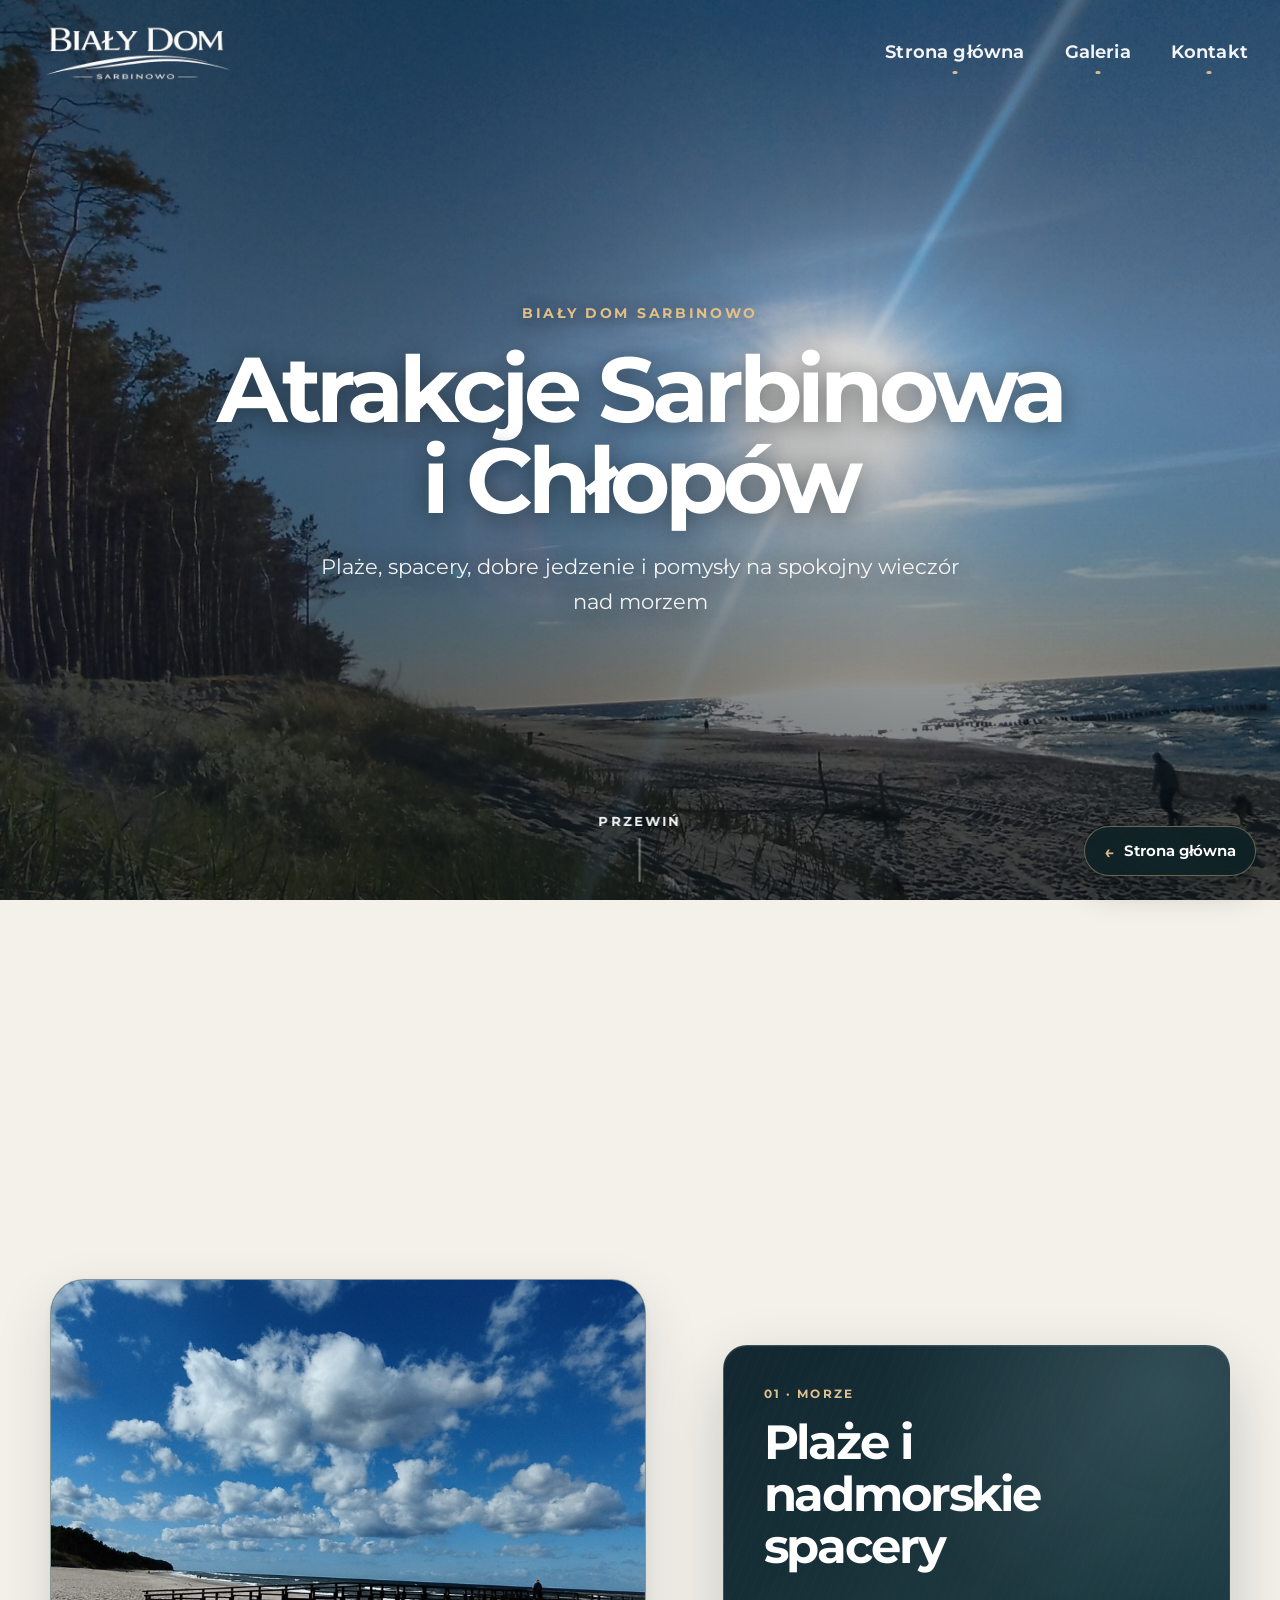
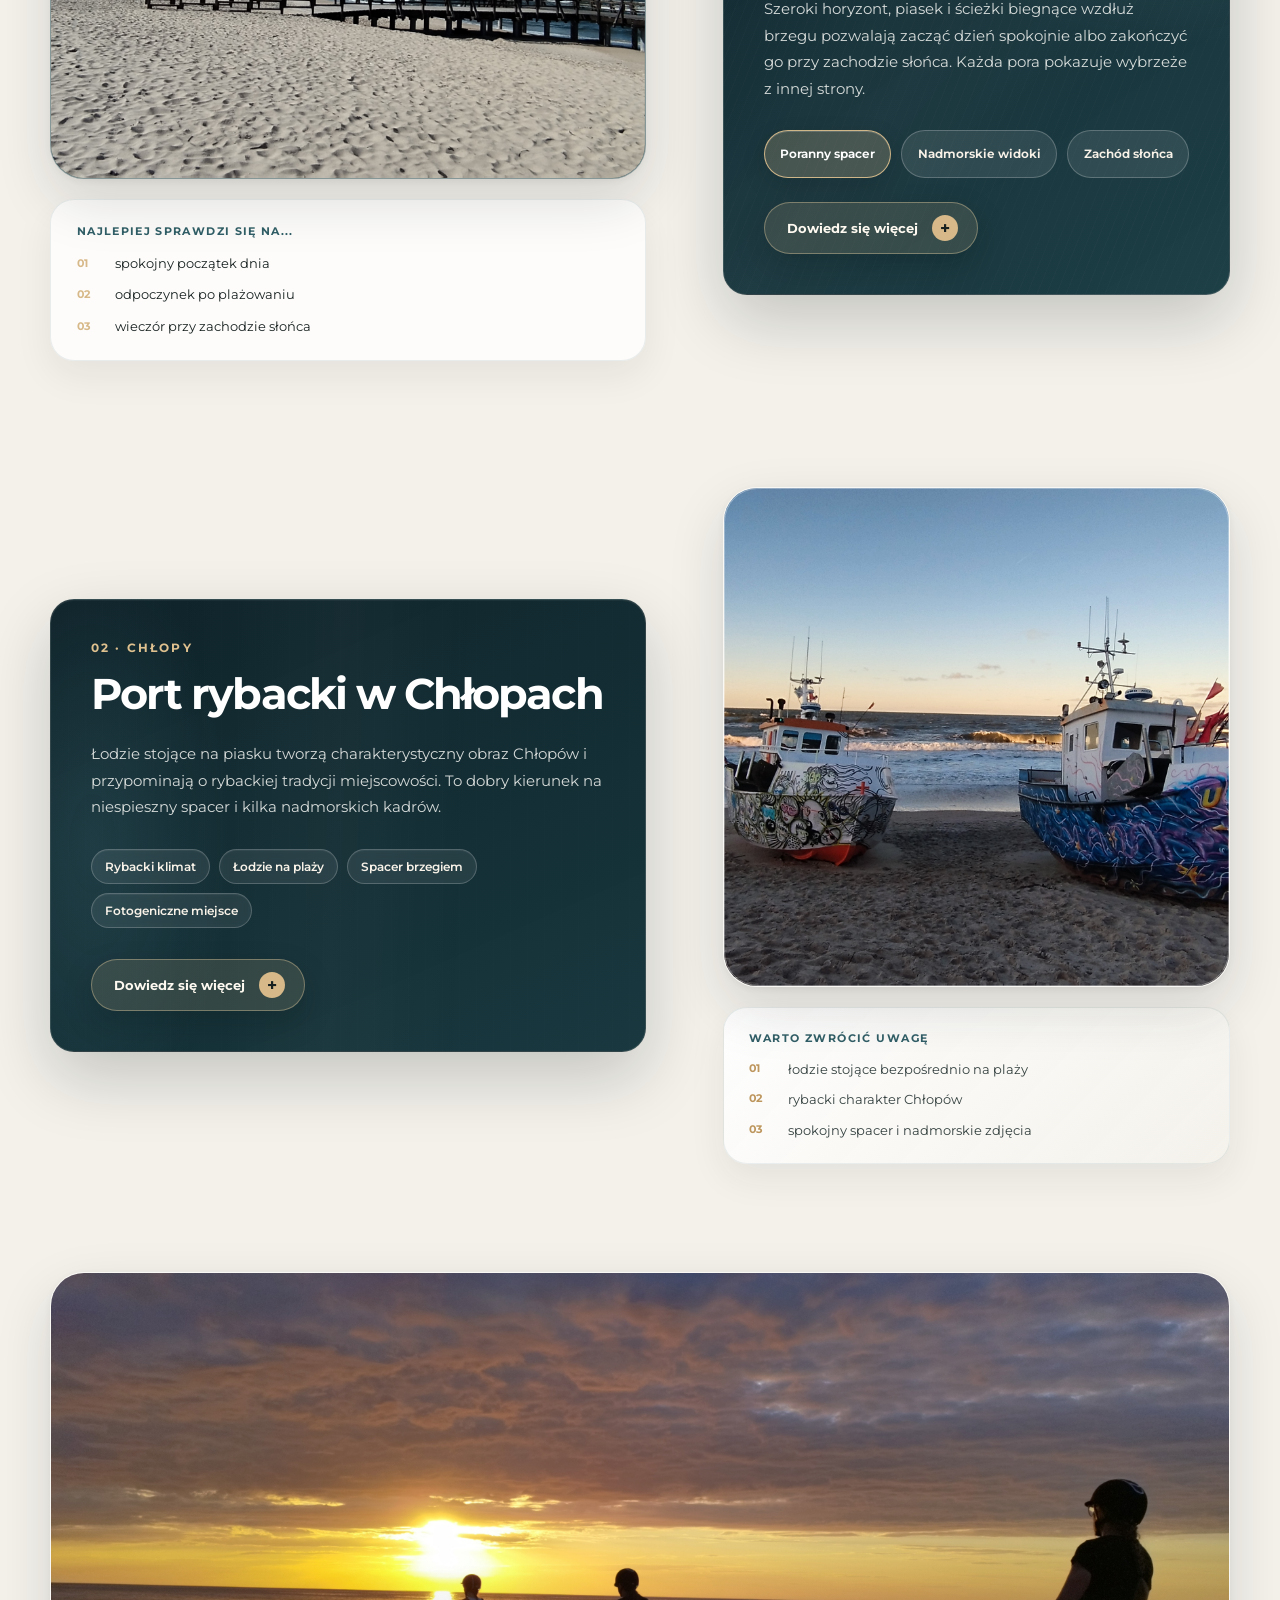
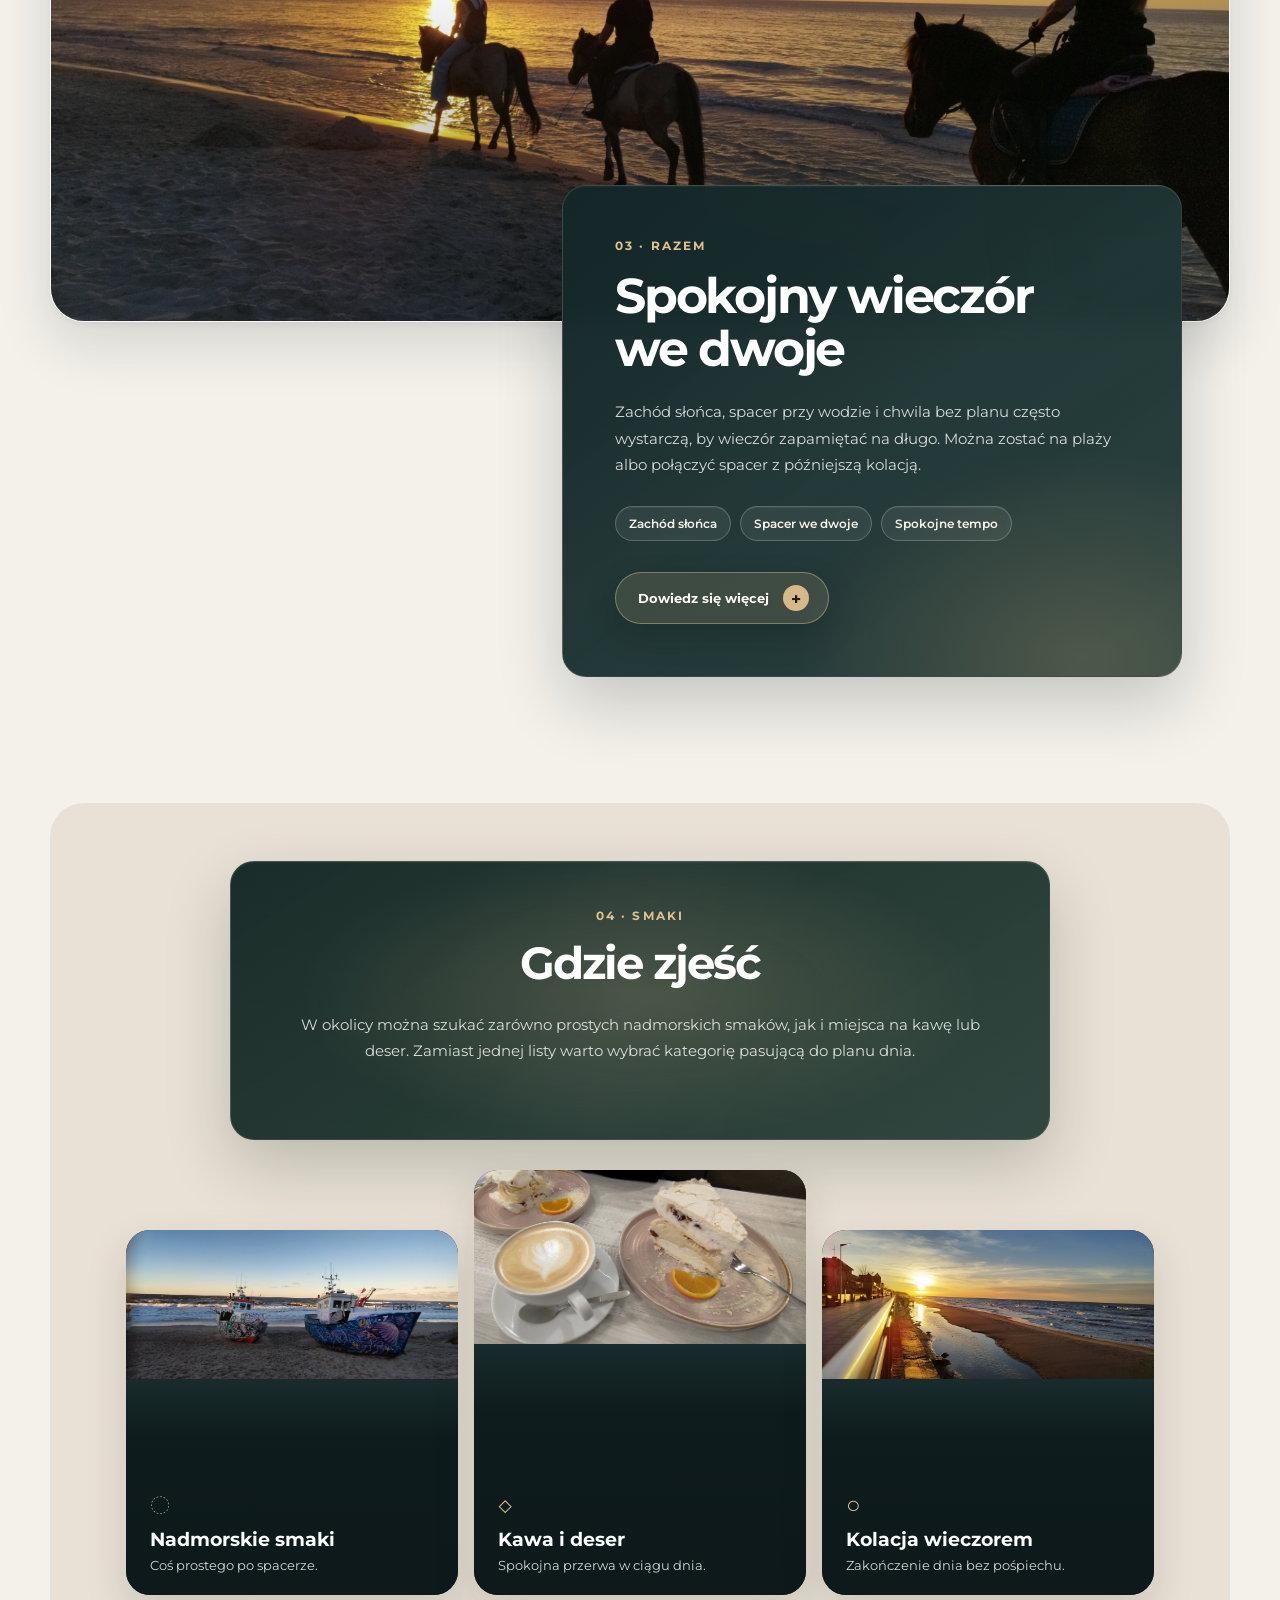
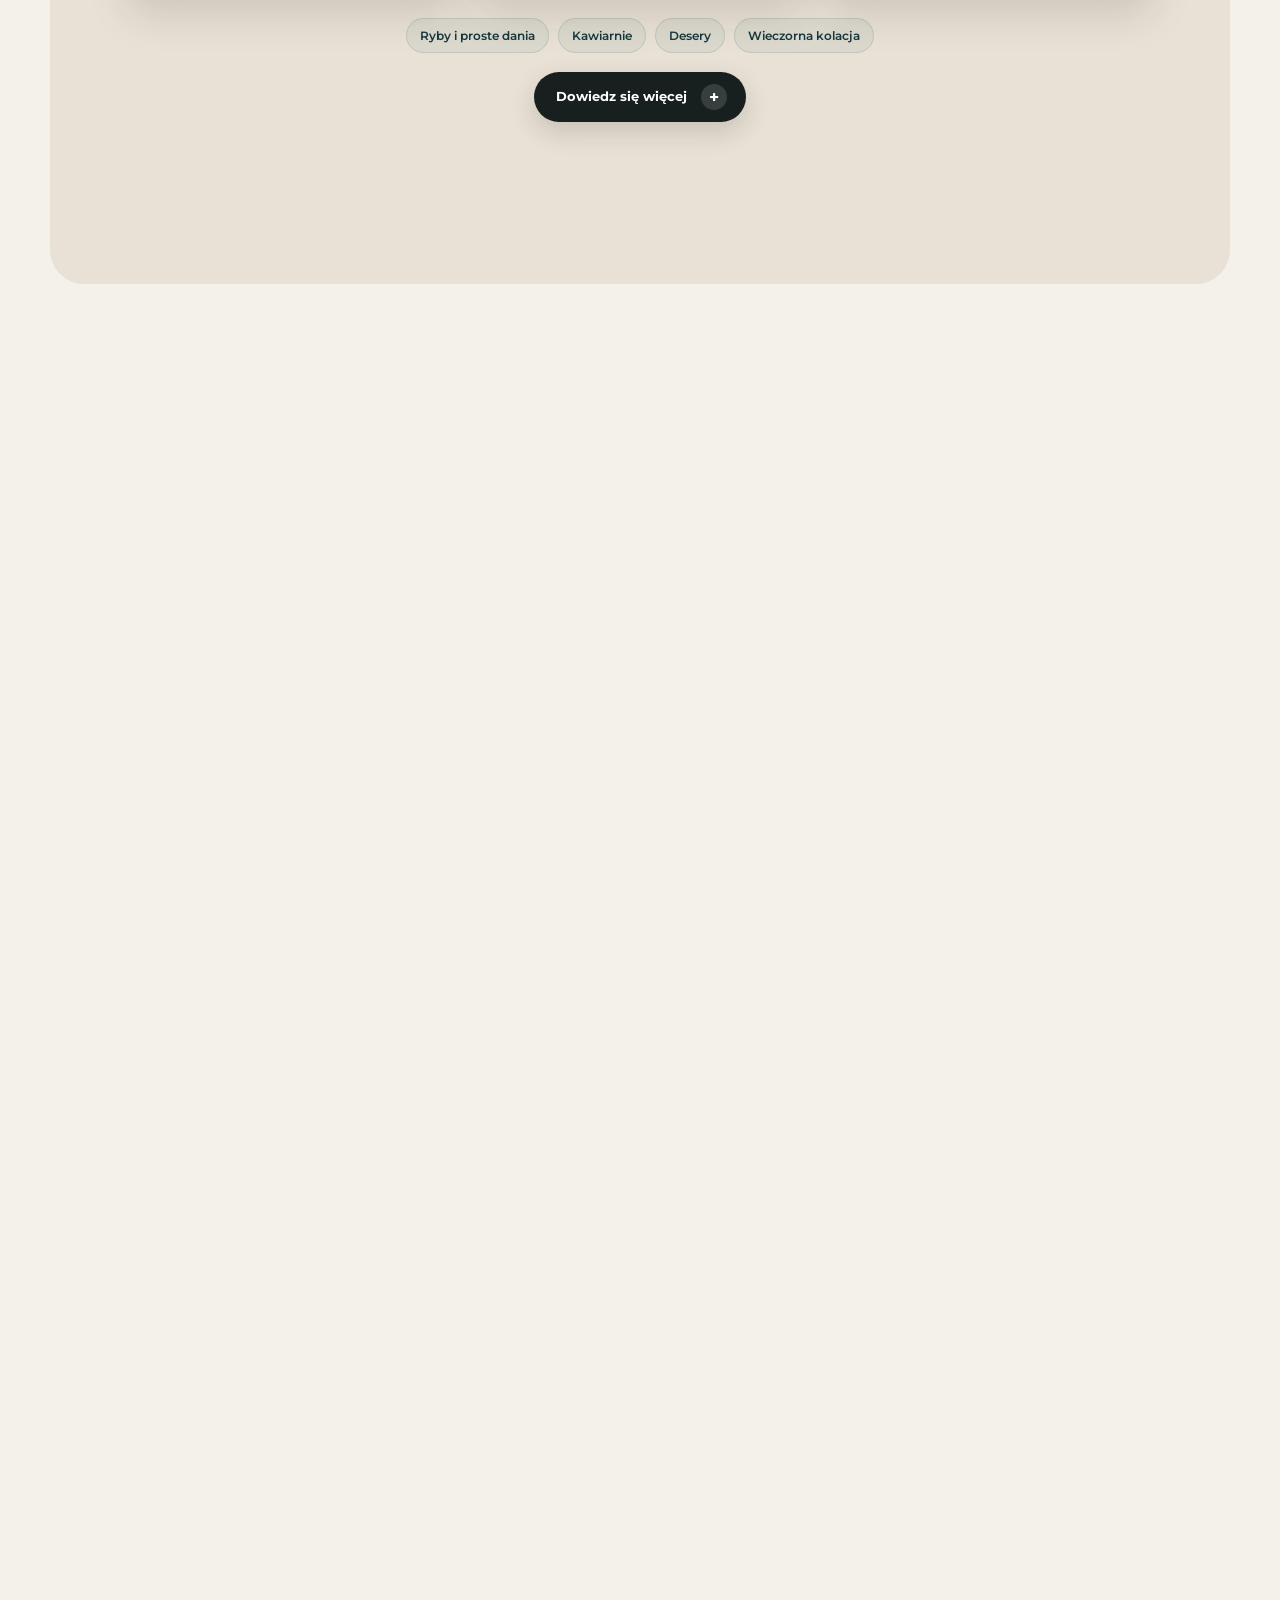
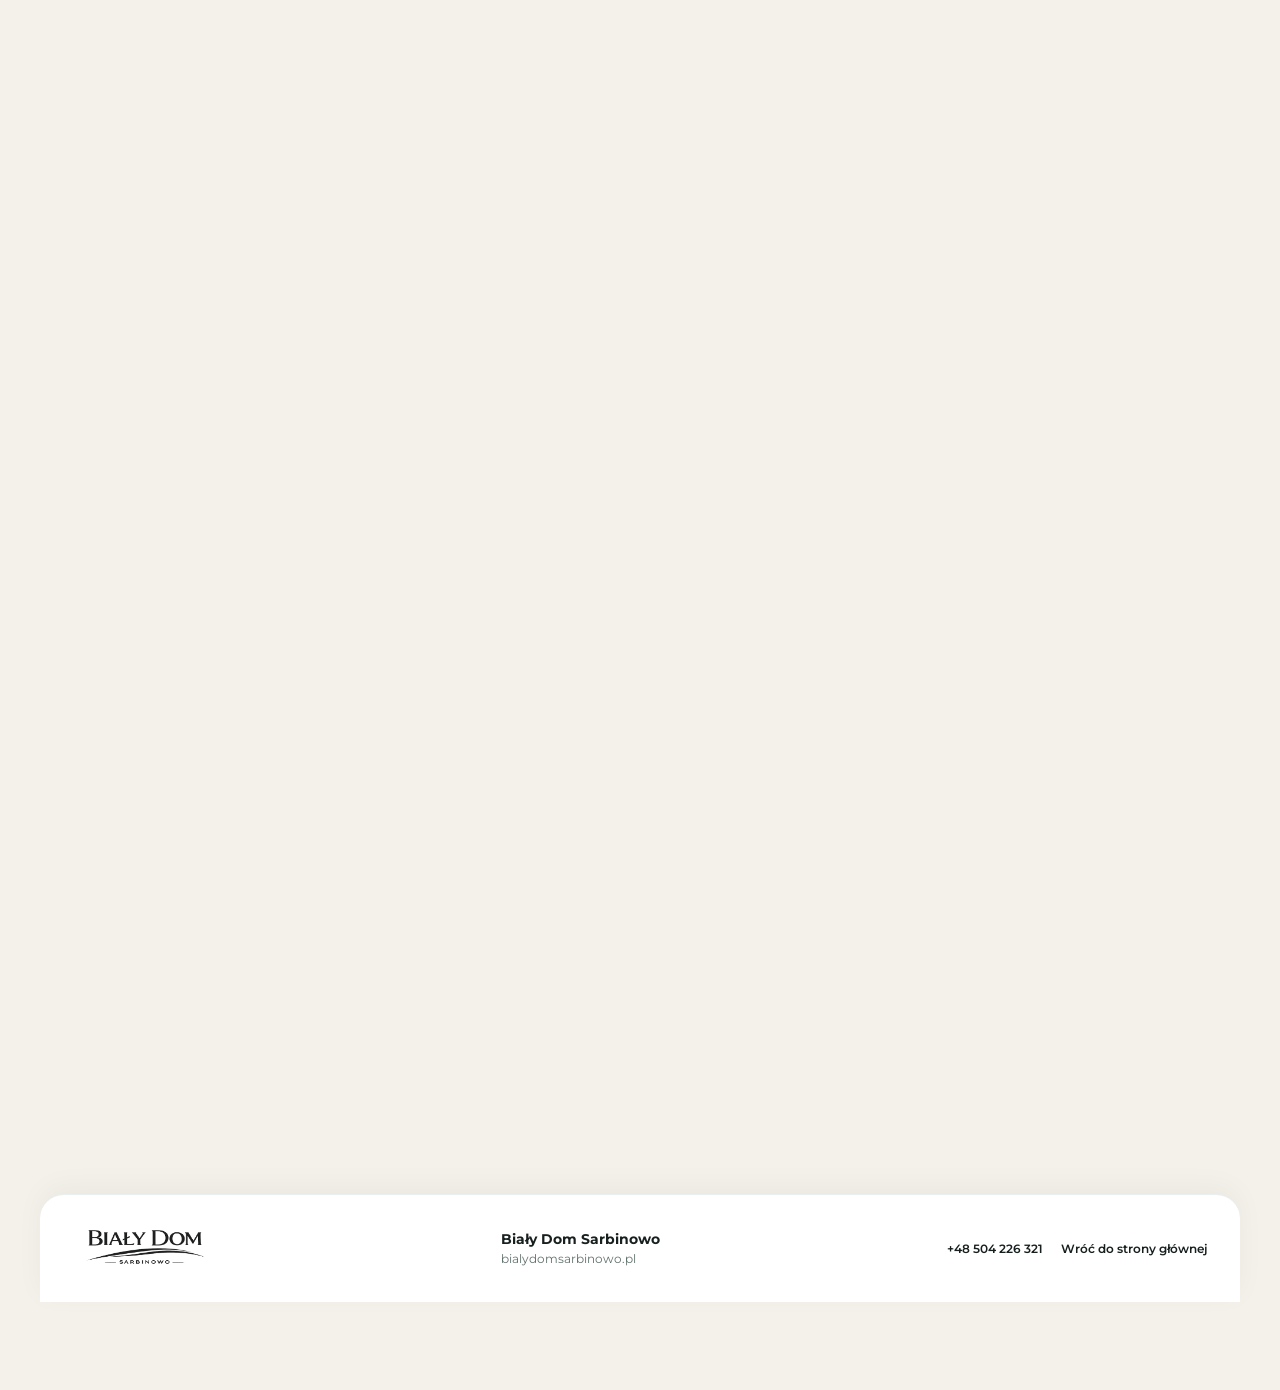
==== commit 75a6e98d: "Prototyp: dopracowanie podstrony Atrakcje" ====
--- a/atrakcje-sarbinowo-chlopy-prototyp.html
+++ b/atrakcje-sarbinowo-chlopy-prototyp.html
@@ -22,28 +22,38 @@
     <header class="site-header" data-header>
         <nav class="site-nav" aria-label="Nawigacja prototypu">
             <a class="site-logo" href="index.html" aria-label="Biały Dom Sarbinowo – strona główna">
-                <img class="site-logo__default" src="img/logo.PNG" width="964" height="341" alt="Biały Dom Sarbinowo">
+                <img class="site-logo__default" src="img/logo2.png" width="964" height="344" alt="Biały Dom Sarbinowo">
                 <img class="site-logo__compact" src="img/logo2.png" width="964" height="344" alt="">
             </a>
 
-            <a class="back-link back-link--desktop" href="index.html">
-                <span aria-hidden="true">←</span>
-                Wróć do strony głównej
-            </a>
+            <ul class="desktop-menu">
+                <li><a href="index.html">Strona główna</a></li>
+                <li><a href="gallery.html">Galeria</a></li>
+                <li><a href="index.html#contact">Kontakt</a></li>
+            </ul>
 
             <button class="menu-toggle" type="button" aria-expanded="false" aria-controls="prototype-menu" aria-label="Otwórz menu">
-                <span></span>
-                <span></span>
-                <span></span>
+                <span class="menu-toggle__label">Menu</span>
+                <span class="menu-toggle__icon" aria-hidden="true">
+                    <i></i>
+                    <i></i>
+                    <i></i>
+                </span>
             </button>
 
             <div class="mobile-menu" id="prototype-menu" aria-hidden="true">
                 <a href="index.html">Strona główna</a>
                 <a href="gallery.html">Galeria</a>
-                <a href="tel:+48504226321">Zadzwoń</a>
+                <a href="index.html#contact">Kontakt</a>
             </div>
         </nav>
     </header>
+
+    <a class="floating-home" href="index.html" aria-label="Przejdź do strony głównej">
+        <span aria-hidden="true">←</span>
+        <span class="floating-home__label floating-home__label--desktop">Strona główna</span>
+        <span class="floating-home__label floating-home__label--mobile">Główna</span>
+    </a>
 
     <section class="hero" aria-labelledby="page-title">
         <div class="hero__image" data-parallax aria-hidden="true"></div>
@@ -69,8 +79,10 @@
         <div class="sections-shell">
             <section class="attraction attraction--split reveal" aria-labelledby="beaches-title" data-section>
                 <div class="media-column">
-                    <div class="attraction__media">
-                        <img src="img/sarbinowo/14.jpg" width="2048" height="922" alt="Szeroka plaża i drewniane molo nad Bałtykiem" loading="lazy">
+                    <div class="attraction__media beach-image-switcher" data-beach-switcher>
+                        <img class="beach-image beach-image--morning is-active" data-beach-image="morning" src="img/sarbinowo/14.jpg" width="3264" height="1468" alt="Jasna plaża i drewniane molo pod błękitnym niebem" aria-hidden="false" loading="lazy">
+                        <img class="beach-image beach-image--views" data-beach-image="views" src="img/sarbinowo/18.jpg" width="3264" height="1468" alt="Szeroki widok na plażę, morze i nadmorski las" aria-hidden="true" loading="lazy">
+                        <img class="beach-image beach-image--sunset" data-beach-image="sunset" src="img/sarbinowo/19.jpg" width="1800" height="4000" alt="Zachód słońca nad brzegiem morza" aria-hidden="true" loading="lazy">
                     </div>
                     <aside class="best-for" aria-label="Kiedy najlepiej wybrać się nad morze">
                         <p>Najlepiej sprawdzi się na...</p>
@@ -81,16 +93,15 @@
                         </ul>
                     </aside>
                 </div>
-                <div class="attraction__content">
+                <div class="attraction__content content-card content-card--sea">
                     <p class="section-kicker">01 · Morze</p>
                     <h2 id="beaches-title">Plaże i nadmorskie spacery</h2>
                     <p class="attraction__lead">Szeroki horyzont, piasek i ścieżki biegnące wzdłuż brzegu pozwalają zacząć dzień spokojnie albo zakończyć go przy zachodzie słońca. Każda pora pokazuje wybrzeże z innej strony.</p>
-                    <ul class="feature-chips" aria-label="Najważniejsze cechy">
-                        <li>Poranny spacer</li>
-                        <li>Zachód słońca</li>
-                        <li>Nadmorskie widoki</li>
-                        <li>Bez pośpiechu</li>
-                    </ul>
+                    <div class="beach-image-controls" role="group" aria-label="Wybierz zdjęcie plaży">
+                        <button class="beach-image-control is-active" type="button" data-beach-target="morning" aria-pressed="true" aria-label="Pokaż zdjęcie: Poranny spacer">Poranny spacer</button>
+                        <button class="beach-image-control" type="button" data-beach-target="views" aria-pressed="false" aria-label="Pokaż zdjęcie: Nadmorskie widoki">Nadmorskie widoki</button>
+                        <button class="beach-image-control" type="button" data-beach-target="sunset" aria-pressed="false" aria-label="Pokaż zdjęcie: Zachód słońca">Zachód słońca</button>
+                    </div>
                     <button class="details-toggle" type="button" aria-expanded="false" aria-controls="beaches-details" data-expand>
                         <span>Dowiedz się więcej</span><i aria-hidden="true">+</i>
                     </button>
@@ -113,10 +124,20 @@
             </section>
 
             <section class="attraction attraction--split attraction--reverse reveal" aria-labelledby="port-title" data-section>
-                <div class="attraction__media">
-                    <img src="img/sarbinowo/3.jpg" width="2048" height="922" alt="Kolorowe łodzie rybackie stojące na plaży" loading="lazy">
-                </div>
-                <div class="attraction__content">
+                <div class="media-column media-column--harbour">
+                    <div class="attraction__media">
+                        <img src="img/sarbinowo/3.jpg" width="2048" height="922" alt="Kolorowe łodzie rybackie stojące na plaży" loading="lazy">
+                    </div>
+                    <aside class="harbour-note" aria-label="Na co warto zwrócić uwagę w porcie rybackim">
+                        <p>Warto zwrócić uwagę</p>
+                        <ol>
+                            <li><span>01</span> łodzie stojące bezpośrednio na plaży</li>
+                            <li><span>02</span> rybacki charakter Chłopów</li>
+                            <li><span>03</span> spokojny spacer i nadmorskie zdjęcia</li>
+                        </ol>
+                    </aside>
+                </div>
+                <div class="attraction__content content-card content-card--harbour">
                     <p class="section-kicker">02 · Chłopy</p>
                     <h2 id="port-title">Port rybacki w Chłopach</h2>
                     <p class="attraction__lead">Łodzie stojące na piasku tworzą charakterystyczny obraz Chłopów i przypominają o rybackiej tradycji miejscowości. To dobry kierunek na niespieszny spacer i kilka nadmorskich kadrów.</p>
@@ -148,7 +169,7 @@
                 <div class="panorama__image" data-scroll-shift="18">
                     <img src="img/sarbinowo/4.jpg" width="2048" height="922" alt="Zachód słońca nad morzem i sylwetki jeźdźców na plaży" loading="lazy">
                 </div>
-                <div class="panorama__card">
+                <div class="panorama__card content-card content-card--evening">
                     <p class="section-kicker">03 · Razem</p>
                     <h2 id="evening-two-title">Spokojny wieczór we dwoje</h2>
                     <p class="attraction__lead">Zachód słońca, spacer przy wodzie i chwila bez planu często wystarczą, by wieczór zapamiętać na długo. Można zostać na plaży albo połączyć spacer z późniejszą kolacją.</p>
@@ -183,7 +204,7 @@
             </section>
 
             <section class="attraction attraction--food reveal" aria-labelledby="food-title" data-section>
-                <div class="section-heading">
+                <div class="section-heading content-card content-card--food">
                     <p class="section-kicker">04 · Smaki</p>
                     <h2 id="food-title">Gdzie zjeść</h2>
                     <p class="attraction__lead">W okolicy można szukać zarówno prostych nadmorskich smaków, jak i miejsca na kawę lub deser. Zamiast jednej listy warto wybrać kategorię pasującą do planu dnia.</p>
@@ -247,7 +268,7 @@
                     <img class="night-gallery__main" src="img/sarbinowo/5.jpg" width="2048" height="922" alt="Promenada i morze w ciepłym świetle zachodzącego słońca" loading="lazy">
                     <img class="night-gallery__accent" src="img/sarbinowo/2.jpg" width="2048" height="922" alt="Paralotnia nad plażą i morzem" loading="lazy" data-scroll-shift="28">
                 </div>
-                <div class="attraction__content night-copy">
+                <div class="attraction__content night-copy content-card content-card--night">
                     <p class="section-kicker">05 · Po zachodzie</p>
                     <h2 id="night-title">Wieczorna rozrywka</h2>
                     <p class="attraction__lead">Wieczór może oznaczać spacer po promenadzie, sezonowe wydarzenie albo spokojne miejsce na zakończenie dnia. Plan najlepiej dopasować do nastroju i aktualnej oferty.</p>
@@ -281,7 +302,7 @@
 
             <section class="attraction attraction--route reveal" aria-labelledby="bike-title" data-section>
                 <div class="route-intro">
-                    <div>
+                    <div class="content-card content-card--bike">
                         <p class="section-kicker">06 · Na dwóch kołach</p>
                         <h2 id="bike-title">Wycieczki rowerowe</h2>
                         <p class="attraction__lead">Rower pozwala połączyć Sarbinowo i Chłopy w jedną spokojną wycieczkę. Trasę można skrócić, wydłużyć albo przerwać wtedy, gdy znajdzie się dobre miejsce na odpoczynek.</p>
--- a/attractions-prototype.css
+++ b/attractions-prototype.css
@@ -1221,7 +1221,6 @@
   padding: clamp(28px, 4vw, 40px);
   border: 1px solid rgba(255, 255, 255, 0.7);
   border-radius: var(--radius-lg);
-  background: rgba(255, 255, 255, 0.72);
   box-shadow: 0 15px 42px rgba(24, 35, 33, 0.06);
   backdrop-filter: blur(12px);
 }
@@ -1783,3 +1782,1503 @@
     transform: none;
   }
 }
+
+/* Ciemne karty treści — lżejsza interpretacja palety końcowego CTA. */
+.attraction--split > .attraction__content,
+.attraction--panorama > .panorama__card,
+.attraction--night > .attraction__content,
+.attraction--food > .section-heading,
+.attraction--route .route-intro > div {
+  position: relative;
+  isolation: isolate;
+  overflow: hidden;
+  border: 1px solid rgba(239, 228, 210, 0.14);
+  color: #fff;
+  box-shadow:
+    0 26px 66px rgba(10, 25, 27, 0.2),
+    inset 0 1px 0 rgba(255, 255, 255, 0.045);
+  transition:
+    transform 600ms cubic-bezier(.22, .7, .2, 1),
+    box-shadow 600ms ease,
+    border-color 400ms ease;
+}
+
+.attraction--food > .section-heading {
+  max-width: 820px;
+  padding: clamp(30px, 5vw, 46px);
+  border-radius: var(--radius-lg);
+}
+
+.attraction--route .route-intro > div {
+  padding: clamp(28px, 4vw, 40px);
+  border-radius: var(--radius-lg);
+}
+
+.attraction--split > .attraction__content::before,
+.attraction--panorama > .panorama__card::before,
+.attraction--night > .attraction__content::before,
+.attraction--food > .section-heading::before,
+.attraction--route .route-intro > div::before {
+  content: "";
+  position: absolute;
+  z-index: -1;
+  top: -90px;
+  right: -80px;
+  width: 230px;
+  height: 230px;
+  border-radius: 50%;
+  filter: blur(3px);
+  pointer-events: none;
+}
+
+.attraction--split > .attraction__content h2,
+.attraction--panorama > .panorama__card h2,
+.attraction--night > .attraction__content h2,
+.attraction--food > .section-heading h2,
+.attraction--route .route-intro > div h2 {
+  color: #fff;
+}
+
+.attraction--split > .attraction__content .section-kicker,
+.attraction--panorama > .panorama__card .section-kicker,
+.attraction--night > .attraction__content .section-kicker,
+.attraction--food > .section-heading .section-kicker,
+.attraction--route .route-intro > div .section-kicker {
+  color: #dfc18f;
+}
+
+.attraction--split > .attraction__content .attraction__lead,
+.attraction--panorama > .panorama__card .attraction__lead,
+.attraction--night > .attraction__content .attraction__lead,
+.attraction--food > .section-heading .attraction__lead,
+.attraction--route .route-intro > div .attraction__lead {
+  color: rgba(249, 250, 247, 0.78);
+}
+
+.attraction--split > .attraction__content .feature-chips li,
+.attraction--panorama > .panorama__card .feature-chips li,
+.attraction--night > .attraction__content .feature-chips li {
+  border-color: rgba(255, 255, 255, 0.2);
+  background: rgba(255, 255, 255, 0.09);
+  color: #f8f2e8;
+  box-shadow: inset 0 1px 0 rgba(255, 255, 255, 0.05);
+  backdrop-filter: blur(4px);
+  transition: background 220ms ease, border-color 220ms ease;
+}
+
+.attraction--split > .attraction__content .details-toggle,
+.attraction--panorama > .panorama__card .details-toggle,
+.attraction--night > .attraction__content .details-toggle {
+  border: 1px solid rgba(230, 204, 160, 0.4);
+  background: rgba(215, 185, 137, 0.15);
+  color: #fffaf1;
+  box-shadow: 0 12px 30px rgba(5, 17, 18, 0.22);
+}
+
+.attraction--split > .attraction__content .details-toggle i,
+.attraction--panorama > .panorama__card .details-toggle i,
+.attraction--night > .attraction__content .details-toggle i {
+  background: #d7b989;
+  color: #17201f;
+}
+
+.attraction--split > .attraction__content .expandable__inner > p,
+.attraction--panorama > .panorama__card .expandable__inner > p,
+.attraction--night > .attraction__content .expandable__inner > p,
+.attraction--split > .attraction__content .chapter-list,
+.attraction--panorama > .panorama__card .chapter-list,
+.attraction--night > .attraction__content .chapter-list {
+  border-top-color: rgba(239, 228, 210, 0.18);
+  color: rgba(249, 250, 247, 0.78);
+}
+
+.attraction--split > .attraction__content .chapter-list h3,
+.attraction--panorama > .panorama__card .chapter-list h3,
+.attraction--night > .attraction__content .option-grid h3 {
+  color: #fff;
+}
+
+.attraction--split > .attraction__content .chapter-list p,
+.attraction--panorama > .panorama__card .chapter-list p,
+.attraction--night > .attraction__content .option-grid p {
+  color: rgba(249, 250, 247, 0.72);
+}
+
+.attraction--night > .attraction__content .option-grid article {
+  border-color: rgba(255, 255, 255, 0.14);
+  background: rgba(255, 255, 255, 0.065);
+}
+
+.attraction--split > .attraction__content .details-gallery figure,
+.attraction--panorama > .panorama__card .details-gallery figure,
+.attraction--night > .attraction__content .details-gallery figure {
+  background: rgba(255, 255, 255, 0.07);
+}
+
+.attraction--split > .attraction__content .details-gallery figcaption,
+.attraction--panorama > .panorama__card .details-gallery figcaption,
+.attraction--night > .attraction__content .details-gallery figcaption {
+  color: rgba(255, 255, 255, 0.75);
+}
+
+/* Panele rozwijane, które w HTML znajdują się pod kartami zdjęciowymi lub osią trasy. */
+.attraction--food > .expandable .expandable__inner,
+.attraction--route > .expandable .expandable__inner {
+  margin-top: 26px;
+  padding: clamp(24px, 4vw, 38px);
+  border: 1px solid rgba(239, 228, 210, 0.14);
+  border-radius: var(--radius-lg);
+  background:
+    radial-gradient(circle at 85% 8%, rgba(215, 185, 137, 0.11), transparent 32%),
+    linear-gradient(145deg, rgba(16, 36, 38, 0.98), rgba(25, 55, 57, 0.97));
+  color: #fff;
+  box-shadow: 0 24px 58px rgba(10, 25, 27, 0.18);
+}
+
+.attraction--food > .expandable .details-intro,
+.attraction--route > .expandable .details-note {
+  border-top-color: rgba(239, 228, 210, 0.18);
+  color: rgba(249, 250, 247, 0.78);
+}
+
+.attraction--food > .expandable .venue-placeholder,
+.attraction--route > .expandable .route-options article {
+  border-color: rgba(255, 255, 255, 0.14);
+  background: rgba(255, 255, 255, 0.065);
+}
+
+.attraction--food > .expandable h3,
+.attraction--route > .expandable h3,
+.attraction--food > .expandable dt {
+  color: #fff;
+}
+
+.attraction--food > .expandable p,
+.attraction--route > .expandable p,
+.attraction--food > .expandable dd {
+  color: rgba(249, 250, 247, 0.72);
+}
+
+.attraction--food > .expandable .venue-placeholder dl div {
+  border-top-color: rgba(239, 228, 210, 0.14);
+}
+
+.attraction.is-expanded.attraction--split > .attraction__content,
+.attraction.is-expanded.attraction--night > .attraction__content,
+.attraction.is-expanded.attraction--panorama > .panorama__card {
+  transform: translateY(-3px);
+}
+
+.attraction--route > .expandable .details-gallery figure {
+  background: rgba(255, 255, 255, 0.07);
+}
+
+.attraction--route > .expandable .details-gallery figcaption {
+  color: rgba(255, 255, 255, 0.75);
+}
+
+@media (hover: hover) {
+  .attraction.attraction--split.reveal.is-visible > .attraction__content:hover,
+  .attraction--panorama > .panorama__card:hover,
+  .attraction.attraction--night.reveal.is-visible > .attraction__content:hover,
+  .attraction--food > .section-heading:hover,
+  .attraction.attraction--route.reveal.is-visible .route-intro > div:hover {
+    border-color: rgba(239, 228, 210, 0.22);
+    box-shadow:
+      0 31px 74px rgba(10, 25, 27, 0.25),
+      inset 0 1px 0 rgba(255, 255, 255, 0.06);
+    transform: translateY(-4px);
+  }
+
+  .attraction--split > .attraction__content .feature-chips li:hover,
+  .attraction--panorama > .panorama__card .feature-chips li:hover,
+  .attraction--night > .attraction__content .feature-chips li:hover {
+    border-color: rgba(255, 255, 255, 0.29);
+    background: rgba(255, 255, 255, 0.15);
+  }
+
+  .attraction--split > .attraction__content .details-toggle:hover,
+  .attraction--panorama > .panorama__card .details-toggle:hover,
+  .attraction--night > .attraction__content .details-toggle:hover {
+    border-color: rgba(230, 204, 160, 0.58);
+    background: rgba(215, 185, 137, 0.24);
+    transform: translateY(-2px);
+  }
+}
+
+@media (max-width: 680px) {
+  .attraction--split > .attraction__content,
+  .attraction--panorama > .panorama__card,
+  .attraction--night > .attraction__content,
+  .attraction--food > .section-heading,
+  .attraction--route .route-intro > div {
+    box-shadow:
+      0 18px 44px rgba(10, 25, 27, 0.17),
+      inset 0 1px 0 rgba(255, 255, 255, 0.04);
+  }
+
+  .attraction--food > .section-heading,
+  .attraction--route .route-intro > div {
+    padding: 26px 22px;
+  }
+
+  .attraction--split > .attraction__content .feature-chips,
+  .attraction--panorama > .panorama__card .feature-chips,
+  .attraction--night > .attraction__content .feature-chips {
+    align-items: stretch;
+  }
+
+  .attraction--split > .attraction__content .details-toggle,
+  .attraction--panorama > .panorama__card .details-toggle,
+  .attraction--night > .attraction__content .details-toggle {
+    min-height: 52px;
+  }
+
+  .attraction--food > .expandable .expandable__inner,
+  .attraction--route > .expandable .expandable__inner {
+    padding: 24px 20px;
+  }
+}
+
+@media (prefers-reduced-motion: reduce) {
+  .attraction--split > .attraction__content,
+  .attraction--panorama > .panorama__card,
+  .attraction--night > .attraction__content,
+  .attraction--food > .section-heading,
+  .attraction--route .route-intro > div,
+  .attraction.attraction--split.reveal.is-visible > .attraction__content:hover,
+  .attraction--panorama > .panorama__card:hover,
+  .attraction.attraction--night.reveal.is-visible > .attraction__content:hover,
+  .attraction--food > .section-heading:hover,
+  .attraction.attraction--route.reveal.is-visible .route-intro > div:hover {
+    transform: none;
+  }
+}
+
+/* Wariantowy system głównych kart treści. */
+.content-card {
+  --card-angle: 145deg;
+  --card-from: rgba(16, 36, 38, 0.99);
+  --card-to: rgba(24, 55, 60, 0.97);
+  --card-glow: rgba(132, 174, 181, 0.13);
+  --card-glow-x: 82%;
+  --card-glow-y: 12%;
+  --card-glow-width: 62%;
+  --card-glow-height: 58%;
+  --card-reflect-angle: 118deg;
+  --card-reflect-opacity: 0.04;
+  --card-h2-min: 2rem;
+  --card-h2-fluid: 3.6vw;
+  --card-h2-max: 3.35rem;
+  background:
+    radial-gradient(
+      ellipse var(--card-glow-width) var(--card-glow-height) at var(--card-glow-x) var(--card-glow-y),
+      var(--card-glow),
+      transparent 72%
+    ),
+    repeating-linear-gradient(
+      112deg,
+      rgba(255, 255, 255, 0.012) 0,
+      rgba(255, 255, 255, 0.012) 1px,
+      transparent 1px,
+      transparent 9px
+    ),
+    linear-gradient(var(--card-angle), var(--card-from), var(--card-to));
+}
+
+.attraction .content-card.content-card::before {
+  inset: 0;
+  width: auto;
+  height: auto;
+  border-radius: inherit;
+  background:
+    linear-gradient(
+      var(--card-reflect-angle),
+      transparent 18%,
+      rgba(255, 255, 255, var(--card-reflect-opacity)) 48%,
+      transparent 72%
+    );
+  filter: none;
+  opacity: 0.72;
+  transform: translate3d(0, 0, 0);
+  transition: opacity 500ms ease, transform 500ms cubic-bezier(.22, .7, .2, 1);
+}
+
+.content-card h2 {
+  font-size: clamp(var(--card-h2-min), var(--card-h2-fluid), var(--card-h2-max));
+}
+
+.content-card--sea {
+  --card-from: rgba(16, 37, 46, 0.99);
+  --card-to: rgba(22, 57, 64, 0.97);
+  --card-glow: rgba(154, 196, 207, 0.17);
+  --card-glow-x: 88%;
+  --card-glow-y: 8%;
+  --card-glow-width: 78%;
+  --card-glow-height: 65%;
+  --card-reflect-angle: 128deg;
+  --card-h2-fluid: 3.75vw;
+  --card-h2-max: 3.48rem;
+}
+
+.content-card--harbour {
+  --card-angle: 156deg;
+  --card-from: rgba(12, 32, 39, 0.99);
+  --card-to: rgba(20, 52, 59, 0.98);
+  --card-glow: rgba(104, 161, 174, 0.15);
+  --card-glow-x: 7%;
+  --card-glow-y: 54%;
+  --card-glow-width: 32%;
+  --card-glow-height: 90%;
+  --card-reflect-angle: 92deg;
+  --card-reflect-opacity: 0.045;
+  --card-h2-min: 1.9rem;
+  --card-h2-fluid: 3.35vw;
+  --card-h2-max: 3.12rem;
+}
+
+.content-card--evening {
+  --card-angle: 142deg;
+  --card-from: rgba(20, 38, 40, 0.99);
+  --card-to: rgba(37, 61, 59, 0.97);
+  --card-glow: rgba(221, 181, 121, 0.18);
+  --card-glow-x: 84%;
+  --card-glow-y: 96%;
+  --card-glow-width: 64%;
+  --card-glow-height: 58%;
+  --card-reflect-angle: 148deg;
+  --card-reflect-opacity: 0.05;
+  --card-h2-min: 2.05rem;
+  --card-h2-fluid: 3.85vw;
+  --card-h2-max: 3.58rem;
+}
+
+.content-card--food {
+  --card-angle: 148deg;
+  --card-from: rgba(24, 42, 39, 0.99);
+  --card-to: rgba(42, 65, 58, 0.97);
+  --card-glow: rgba(226, 190, 135, 0.17);
+  --card-glow-x: 50%;
+  --card-glow-y: 48%;
+  --card-glow-width: 58%;
+  --card-glow-height: 72%;
+  --card-reflect-angle: 106deg;
+  --card-h2-fluid: 3.5vw;
+  --card-h2-max: 3.3rem;
+}
+
+.content-card--night {
+  --card-angle: 136deg;
+  --card-from: rgba(13, 29, 38, 0.99);
+  --card-to: rgba(22, 49, 57, 0.98);
+  --card-glow: rgba(100, 153, 177, 0.17);
+  --card-glow-x: 3%;
+  --card-glow-y: 36%;
+  --card-glow-width: 54%;
+  --card-glow-height: 74%;
+  --card-reflect-angle: 72deg;
+  --card-reflect-opacity: 0.045;
+  --card-h2-min: 1.95rem;
+  --card-h2-fluid: 3.45vw;
+  --card-h2-max: 3.2rem;
+}
+
+.content-card--bike {
+  --card-angle: 151deg;
+  --card-from: rgba(17, 37, 36, 0.99);
+  --card-to: rgba(29, 59, 54, 0.97);
+  --card-glow: rgba(139, 177, 157, 0.13);
+  --card-glow-x: 42%;
+  --card-glow-y: 18%;
+  --card-glow-width: 86%;
+  --card-glow-height: 72%;
+  --card-reflect-angle: 128deg;
+  --card-reflect-opacity: 0.055;
+  --card-h2-fluid: 3.55vw;
+  --card-h2-max: 3.38rem;
+}
+
+.attraction--reverse > .media-column {
+  order: 2;
+}
+
+.media-column--harbour .attraction__media {
+  order: 0;
+}
+
+.harbour-note {
+  padding: 23px 25px;
+  border: 1px solid rgba(49, 95, 103, 0.1);
+  border-radius: var(--radius-lg);
+  background:
+    linear-gradient(135deg, rgba(255, 255, 255, 0.92), rgba(244, 241, 235, 0.88));
+  box-shadow: 0 14px 36px rgba(24, 35, 33, 0.075);
+}
+
+.harbour-note > p {
+  margin-bottom: 15px;
+  color: var(--sea);
+  font-size: 0.68rem;
+  font-weight: 700;
+  letter-spacing: 0.13em;
+  text-transform: uppercase;
+}
+
+.harbour-note ol {
+  margin: 0;
+  padding: 0;
+  display: grid;
+  gap: 11px;
+  list-style: none;
+}
+
+.harbour-note li {
+  display: grid;
+  grid-template-columns: 29px 1fr;
+  align-items: start;
+  gap: 10px;
+  color: #34413f;
+  font-size: 0.82rem;
+  line-height: 1.46;
+}
+
+.harbour-note li span {
+  padding-top: 1px;
+  color: #bd965d;
+  font-size: 0.66rem;
+  font-weight: 700;
+}
+
+.attraction__media,
+.panorama__image,
+.night-gallery,
+.route-intro > img {
+  border: 1px solid rgba(255, 255, 255, 0.48);
+  box-shadow:
+    0 22px 56px rgba(20, 34, 34, 0.14),
+    0 2px 10px rgba(20, 34, 34, 0.06);
+  transition:
+    transform 520ms cubic-bezier(.22, .7, .2, 1),
+    box-shadow 520ms ease,
+    border-color 400ms ease;
+}
+
+.night-gallery {
+  border-radius: var(--radius-lg);
+}
+
+@media (hover: hover) {
+  .attraction .content-card.content-card:hover::before {
+    opacity: 0.92;
+    transform: translate3d(2px, -2px, 0);
+  }
+
+  .attraction__media:hover,
+  .night-gallery:hover,
+  .route-intro > img:hover {
+    border-color: rgba(255, 255, 255, 0.62);
+    box-shadow:
+      0 27px 64px rgba(20, 34, 34, 0.18),
+      0 3px 12px rgba(20, 34, 34, 0.07);
+    transform: translateY(-2px);
+  }
+
+  .panorama__image:hover {
+    border-color: rgba(255, 255, 255, 0.62);
+    box-shadow:
+      0 27px 64px rgba(20, 34, 34, 0.18),
+      0 3px 12px rgba(20, 34, 34, 0.07);
+    transform: translate3d(0, calc(var(--scroll-shift, 0px) - 2px), 0);
+  }
+}
+
+@media (max-width: 960px) {
+  .attraction--reverse > .media-column {
+    order: 0;
+  }
+}
+
+@media (max-width: 680px) {
+  .content-card {
+    --card-glow-width: 52%;
+    --card-glow-height: 48%;
+    --card-reflect-opacity: 0.025;
+  }
+
+  .content-card h2 {
+    font-size: clamp(1.9rem, 8.7vw, 2.62rem);
+  }
+
+  .harbour-note {
+    padding: 20px;
+    box-shadow: 0 11px 28px rgba(24, 35, 33, 0.06);
+  }
+
+  .harbour-note ol {
+    gap: 9px;
+  }
+
+  .attraction__media,
+  .panorama__image,
+  .night-gallery,
+  .route-intro > img {
+    box-shadow:
+      0 16px 38px rgba(20, 34, 34, 0.12),
+      0 2px 8px rgba(20, 34, 34, 0.045);
+  }
+}
+
+@media (prefers-reduced-motion: reduce) {
+  .attraction .content-card.content-card::before,
+  .attraction .content-card.content-card:hover::before,
+  .attraction__media,
+  .attraction__media:hover,
+  .panorama__image,
+  .panorama__image:hover,
+  .night-gallery,
+  .night-gallery:hover,
+  .route-intro > img,
+  .route-intro > img:hover,
+  .attraction__media:hover img,
+  .panorama__image:hover img,
+  .night-gallery:hover img,
+  .route-intro:hover img {
+    transform: none;
+  }
+}
+
+/* Korekta proporcji sekcji i indywidualnego charakteru tekstur. */
+.content-card {
+  --card-texture-angle: 112deg;
+  --card-texture-opacity: 0.012;
+  --card-texture-gap: 9px;
+  background:
+    radial-gradient(
+      ellipse var(--card-glow-width) var(--card-glow-height) at var(--card-glow-x) var(--card-glow-y),
+      var(--card-glow),
+      transparent 72%
+    ),
+    repeating-linear-gradient(
+      var(--card-texture-angle),
+      rgba(255, 255, 255, var(--card-texture-opacity)) 0,
+      rgba(255, 255, 255, var(--card-texture-opacity)) 1px,
+      transparent 1px,
+      transparent var(--card-texture-gap)
+    ),
+    linear-gradient(var(--card-angle), var(--card-from), var(--card-to));
+}
+
+.content-card--sea {
+  --card-texture-angle: 112deg;
+  --card-texture-opacity: 0.012;
+  --card-texture-gap: 9px;
+}
+
+.content-card--harbour {
+  --card-texture-angle: 90deg;
+  --card-texture-opacity: 0.004;
+  --card-texture-gap: 17px;
+  --card-reflect-opacity: 0.04;
+}
+
+.content-card--evening {
+  --card-texture-opacity: 0.001;
+  --card-texture-gap: 22px;
+  --card-reflect-opacity: 0.025;
+  --card-glow: rgba(224, 182, 119, 0.2);
+}
+
+.content-card--food {
+  --card-texture-angle: 4deg;
+  --card-texture-opacity: 0.003;
+  --card-texture-gap: 19px;
+  --card-reflect-opacity: 0.028;
+  --card-glow: rgba(228, 194, 143, 0.19);
+}
+
+.content-card--night {
+  --card-texture-angle: 104deg;
+  --card-texture-opacity: 0.004;
+  --card-texture-gap: 16px;
+  --card-reflect-opacity: 0.034;
+}
+
+.content-card--bike {
+  --card-texture-angle: 148deg;
+  --card-texture-opacity: 0.009;
+  --card-texture-gap: 13px;
+  --card-reflect-angle: 124deg;
+}
+
+.attraction .content-card.content-card .attraction__lead {
+  color: rgba(249, 250, 247, 0.84);
+}
+
+.attraction--food {
+  padding-top: clamp(34px, 5.4vw, 58px);
+  padding-bottom: clamp(34px, 5.4vw, 58px);
+}
+
+.attraction--food > .section-heading {
+  margin-bottom: 30px;
+}
+
+.food-grid {
+  margin-bottom: 23px;
+  gap: 16px;
+}
+
+.visual-card {
+  min-height: 365px;
+  background: linear-gradient(180deg, #1f3435 0%, #142627 100%);
+}
+
+.visual-card--tall {
+  min-height: 425px;
+}
+
+.visual-card img {
+  height: 54%;
+  object-position: center;
+}
+
+.visual-card::after {
+  background:
+    linear-gradient(
+      180deg,
+      transparent 23%,
+      rgba(13, 25, 26, 0.08) 40%,
+      rgba(13, 25, 26, 0.88) 57%,
+      rgba(13, 25, 26, 0.98) 100%
+    );
+}
+
+.attraction--food > .feature-chips {
+  margin-bottom: 19px;
+}
+
+.attraction--food > .section-action {
+  line-height: 1;
+}
+
+.attraction--route {
+  padding-top: clamp(34px, 5.3vw, 56px);
+  padding-bottom: clamp(32px, 5vw, 52px);
+  background:
+    linear-gradient(145deg, rgba(252, 249, 243, 0.99), rgba(243, 235, 222, 0.96));
+}
+
+.route-intro {
+  grid-template-columns: 1.04fr minmax(335px, 0.84fr);
+  gap: clamp(32px, 5vw, 62px);
+  margin-bottom: 40px;
+}
+
+.route-intro > .content-card {
+  padding: clamp(30px, 4.2vw, 43px);
+}
+
+.route-intro img {
+  height: 395px;
+}
+
+.route-line {
+  margin-bottom: 25px;
+}
+
+.route-line li {
+  padding-bottom: 10px;
+}
+
+.attraction--route > .feature-chips {
+  margin-bottom: 18px;
+}
+
+.attraction--route > .section-action {
+  line-height: 1;
+}
+
+@media (max-width: 960px) {
+  .route-intro {
+    grid-template-columns: 1fr;
+    gap: 30px;
+    margin-bottom: 36px;
+  }
+
+  .route-intro img {
+    height: min(430px, 54vw);
+  }
+}
+
+@media (max-width: 680px) {
+  .content-card {
+    --card-texture-opacity: 0.003;
+    --card-reflect-opacity: 0.02;
+  }
+
+  .content-card--evening,
+  .content-card--food {
+    --card-texture-opacity: 0;
+  }
+
+  .attraction--food {
+    padding-top: 32px;
+    padding-bottom: 32px;
+  }
+
+  .attraction--food > .section-heading {
+    margin-bottom: 26px;
+  }
+
+  .food-grid {
+    gap: 14px;
+    margin-bottom: 21px;
+  }
+
+  .visual-card,
+  .visual-card--tall,
+  .visual-card:last-child {
+    min-height: 340px;
+  }
+
+  .visual-card img {
+    height: 52%;
+  }
+
+  .attraction--food > .feature-chips {
+    margin-bottom: 17px;
+  }
+
+  .attraction--route {
+    padding-top: 32px;
+    padding-bottom: 30px;
+  }
+
+  .route-intro {
+    gap: 25px;
+    margin-bottom: 31px;
+  }
+
+  .route-intro > .content-card {
+    padding: 27px 23px;
+  }
+
+  .route-intro img {
+    height: 340px;
+  }
+
+  .route-line {
+    gap: 18px;
+    margin-bottom: 23px;
+  }
+
+  .attraction--route > .feature-chips {
+    margin-bottom: 17px;
+  }
+}
+
+/* Nawigacja prototypu, stały powrót i czytelność elementów hero. */
+.site-header {
+  border-bottom: 1px solid transparent;
+  transition:
+    background 320ms ease,
+    border-color 320ms ease,
+    box-shadow 320ms ease,
+    backdrop-filter 320ms ease;
+}
+
+.site-header.is-scrolled,
+.site-header.is-menu-open {
+  border-bottom-color: rgba(239, 228, 210, 0.12);
+  background: rgba(12, 29, 32, 0.91);
+  box-shadow: 0 12px 32px rgba(4, 14, 16, 0.16);
+  backdrop-filter: blur(13px);
+  -webkit-backdrop-filter: blur(13px);
+}
+
+.site-nav {
+  width: 100%;
+  max-width: none;
+  min-height: var(--header-height);
+  padding: 0 clamp(32px, 2.1vw, 40px);
+  transition: min-height 320ms ease, padding 320ms ease;
+}
+
+.site-header.is-scrolled .site-nav {
+  min-height: 86px;
+}
+
+.site-logo {
+  width: clamp(250px, 16vw, 296px);
+  transition: width 320ms ease, transform 320ms ease;
+}
+
+.site-header.is-scrolled .site-logo {
+  width: clamp(220px, 13vw, 242px);
+}
+
+.site-logo img {
+  object-fit: contain;
+}
+
+.desktop-menu {
+  margin: 0;
+  padding: 0;
+  display: flex;
+  align-items: center;
+  gap: clamp(24px, 2.3vw, 40px);
+  list-style: none;
+}
+
+.desktop-menu a {
+  position: relative;
+  min-height: 48px;
+  display: inline-flex;
+  align-items: center;
+  color: rgba(255, 255, 255, 0.94);
+  font-size: clamp(0.94rem, 0.9vw, 1rem);
+  font-weight: 600;
+  letter-spacing: 0.01em;
+  text-shadow: 0 2px 14px rgba(0, 0, 0, 0.28);
+  transition: color 280ms ease;
+}
+
+.desktop-menu a::after {
+  content: "";
+  position: absolute;
+  right: 50%;
+  bottom: 6px;
+  left: 50%;
+  height: 2px;
+  border-radius: 2px;
+  background: var(--sand);
+  transition: right 300ms cubic-bezier(.22, .7, .2, 1), left 300ms cubic-bezier(.22, .7, .2, 1);
+}
+
+.desktop-menu a:hover,
+.desktop-menu a:focus-visible {
+  color: #fff8ed;
+}
+
+.desktop-menu a:hover::after,
+.desktop-menu a:focus-visible::after {
+  right: 0;
+  left: 0;
+}
+
+.floating-home {
+  position: fixed;
+  right: clamp(24px, 1.8vw, 32px);
+  bottom: clamp(24px, 1.8vw, 32px);
+  z-index: 90;
+  min-height: 50px;
+  padding: 12px 19px;
+  display: inline-flex;
+  align-items: center;
+  justify-content: center;
+  gap: 10px;
+  border: 1px solid rgba(223, 193, 143, 0.42);
+  border-radius: 999px;
+  background: rgba(13, 34, 37, 0.88);
+  color: #fff;
+  box-shadow: 0 14px 34px rgba(5, 18, 20, 0.22);
+  font-size: 0.92rem;
+  font-weight: 650;
+  backdrop-filter: blur(11px);
+  -webkit-backdrop-filter: blur(11px);
+  transition:
+    background 300ms ease,
+    border-color 300ms ease,
+    box-shadow 300ms ease,
+    transform 300ms cubic-bezier(.22, .7, .2, 1);
+}
+
+.floating-home > span:first-child {
+  color: var(--sand);
+  font-size: 1.08rem;
+}
+
+.floating-home__label--mobile {
+  display: none;
+}
+
+.floating-home:hover,
+.floating-home:focus-visible {
+  border-color: rgba(233, 205, 158, 0.68);
+  background: rgba(20, 49, 52, 0.94);
+  box-shadow: 0 17px 40px rgba(5, 18, 20, 0.28);
+  transform: translateX(-3px);
+}
+
+.hero__eyebrow {
+  margin-bottom: 22px;
+  color: #e1bf86;
+  font-size: clamp(0.88rem, 0.82vw, 1rem);
+  font-weight: 700;
+  letter-spacing: 0.19em;
+  text-shadow: 0 3px 18px rgba(0, 0, 0, 0.52);
+}
+
+.scroll-cue {
+  z-index: 3;
+  bottom: 18px;
+  gap: 9px;
+  color: rgba(255, 255, 255, 0.94);
+  font-size: clamp(0.82rem, 0.75vw, 0.9rem);
+  font-weight: 700;
+  letter-spacing: 0.16em;
+  text-shadow: 0 2px 13px rgba(0, 0, 0, 0.5);
+}
+
+.scroll-cue i {
+  position: relative;
+  width: 2px;
+  height: 44px;
+  overflow: hidden;
+  border-radius: 2px;
+  background: rgba(255, 248, 236, 0.42);
+}
+
+.scroll-cue i::after {
+  content: "";
+  position: absolute;
+  inset: -55% 0 auto;
+  height: 55%;
+  background: linear-gradient(180deg, transparent, #fff8ec, transparent);
+  animation: scroll-line 2.4s ease-in-out infinite;
+}
+
+body {
+  padding-bottom: 88px;
+}
+
+@keyframes scroll-line {
+  0% {
+    transform: translateY(0);
+  }
+  65%,
+  100% {
+    transform: translateY(285%);
+  }
+}
+
+@media (max-width: 960px) {
+  .site-nav {
+    width: 100%;
+    padding: 0 20px;
+  }
+
+  .site-header.is-scrolled .site-nav {
+    min-height: 70px;
+  }
+
+  .site-logo,
+  .site-header.is-scrolled .site-logo {
+    width: min(210px, 56vw);
+  }
+
+  .desktop-menu {
+    display: none;
+  }
+
+  .menu-toggle {
+    flex: 0 0 48px;
+    min-width: 48px;
+    min-height: 48px;
+  }
+
+  .mobile-menu {
+    inset: var(--header-height) 16px auto auto;
+    width: min(340px, calc(100% - 32px));
+    padding: 11px;
+    border-color: rgba(239, 228, 210, 0.16);
+    background:
+      radial-gradient(circle at 90% 0, rgba(215, 185, 137, 0.1), transparent 36%),
+      rgba(12, 29, 32, 0.96);
+  }
+
+  .mobile-menu a {
+    min-height: 50px;
+    padding: 13px 16px;
+    display: flex;
+    align-items: center;
+    font-size: 1rem;
+  }
+}
+
+@media (max-width: 680px) {
+  .site-nav {
+    padding: 0 18px;
+    gap: 16px;
+  }
+
+  .site-logo,
+  .site-header.is-scrolled .site-logo {
+    width: min(190px, 55vw);
+  }
+
+  .floating-home {
+    right: 16px;
+    bottom: max(16px, env(safe-area-inset-bottom));
+    min-width: 48px;
+    min-height: 48px;
+    padding: 10px 14px;
+    gap: 8px;
+    font-size: 0.84rem;
+  }
+
+  .floating-home__label--desktop {
+    display: none;
+  }
+
+  .floating-home__label--mobile {
+    display: inline;
+  }
+
+  .hero__eyebrow {
+    margin-bottom: 19px;
+    font-size: clamp(0.78rem, 3.2vw, 0.84rem);
+    letter-spacing: 0.16em;
+  }
+
+  .scroll-cue {
+    bottom: 14px;
+    font-size: 0.78rem;
+  }
+
+  .scroll-cue i {
+    height: 38px;
+  }
+
+  body {
+    padding-bottom: 76px;
+  }
+}
+
+@media (max-width: 400px) {
+  .site-logo,
+  .site-header.is-scrolled .site-logo {
+    width: min(174px, 52vw);
+  }
+
+  .floating-home {
+    padding-inline: 12px;
+  }
+}
+
+@media (prefers-reduced-motion: reduce) {
+  .scroll-cue i::after {
+    animation: none;
+    inset: 0;
+    height: 100%;
+    background: rgba(255, 248, 236, 0.82);
+  }
+
+  .floating-home,
+  .floating-home:hover,
+  .floating-home:focus-visible {
+    transform: none;
+  }
+}
+
+/* Płynna skala nawigacji dla desktopów i tabletów. */
+:root {
+  --header-height: clamp(104px, 6.8vw, 130px);
+}
+
+.site-nav {
+  padding-right: clamp(28px, 2.1vw, 40px);
+  padding-left: clamp(28px, 2.1vw, 40px);
+  gap: clamp(20px, 2vw, 38px);
+}
+
+.site-header.is-scrolled .site-nav {
+  min-height: clamp(94px, 6vw, 116px);
+}
+
+.site-logo {
+  width: clamp(180px, 17vw, 330px);
+  max-width: none;
+}
+
+.site-header.is-scrolled .site-logo {
+  width: clamp(170px, 15.5vw, 300px);
+}
+
+.desktop-menu {
+  gap: clamp(20px, 2.5vw, 48px);
+}
+
+.desktop-menu a {
+  min-height: 56px;
+  padding: 12px 4px;
+  border: 0;
+  border-radius: 0;
+  background: transparent;
+  box-shadow: none;
+  font-size: clamp(1.0625rem, calc(0.85vw + 0.42rem), 1.5rem);
+  font-weight: 650;
+  line-height: 1.2;
+  text-shadow: none;
+  transition:
+    color 280ms ease;
+}
+
+.desktop-menu a::after {
+  right: auto;
+  bottom: 6px;
+  left: 50%;
+  width: 5px;
+  height: 3px;
+  border-radius: 999px;
+  transform: translateX(-50%);
+  transition: width 300ms cubic-bezier(.22, .7, .2, 1);
+}
+
+.desktop-menu a:hover,
+.desktop-menu a:focus-visible {
+  border-color: transparent;
+  background: transparent;
+  box-shadow: none;
+}
+
+.desktop-menu a:hover::after,
+.desktop-menu a:focus-visible::after {
+  right: auto;
+  left: 50%;
+  width: 70%;
+}
+
+.menu-toggle__label,
+.menu-toggle__icon {
+  width: auto;
+  height: auto;
+  background: none;
+}
+
+.menu-toggle > .menu-toggle__icon {
+  width: 20px;
+  height: 16px;
+  display: grid;
+  align-content: space-between;
+  background: none;
+}
+
+.menu-toggle__icon i {
+  width: 20px;
+  height: 2px;
+  display: block;
+  border-radius: 2px;
+  background: currentColor;
+  transition: transform 260ms ease, opacity 180ms ease;
+}
+
+button.menu-toggle[aria-expanded="true"] > span.menu-toggle__label,
+button.menu-toggle[aria-expanded="true"] > span.menu-toggle__icon {
+  transform: none;
+  opacity: 1;
+}
+
+.menu-toggle[aria-expanded="true"] .menu-toggle__icon i:first-child {
+  transform: translateY(7px) rotate(45deg);
+}
+
+.menu-toggle[aria-expanded="true"] .menu-toggle__icon i:nth-child(2) {
+  opacity: 0;
+}
+
+.menu-toggle[aria-expanded="true"] .menu-toggle__icon i:last-child {
+  transform: translateY(-7px) rotate(-45deg);
+}
+
+@media (min-width: 881px) {
+  .desktop-menu {
+    display: flex;
+  }
+
+  .menu-toggle,
+  .mobile-menu {
+    display: none;
+  }
+}
+
+@media (min-width: 681px) and (max-width: 880px) {
+  :root {
+    --header-height: 82px;
+  }
+
+  .site-nav {
+    width: 100%;
+    padding-right: clamp(18px, 2.5vw, 22px);
+    padding-left: clamp(18px, 2.5vw, 22px);
+    gap: 18px;
+  }
+
+  .site-header.is-scrolled .site-nav {
+    min-height: 76px;
+  }
+
+  .site-logo {
+    width: clamp(145px, 19vw, 165px);
+  }
+
+  .site-header.is-scrolled .site-logo {
+    width: clamp(140px, 17vw, 150px);
+  }
+
+  .desktop-menu {
+    display: none;
+  }
+
+  .menu-toggle {
+    width: auto;
+    min-width: 112px;
+    min-height: 50px;
+    padding: 10px 16px;
+    display: inline-flex;
+    align-items: center;
+    justify-content: center;
+    gap: 12px;
+    border-color: rgba(255, 255, 255, 0.34);
+    border-radius: 999px;
+    background: rgba(11, 30, 33, 0.3);
+    color: #fff;
+    font-size: 1rem;
+    font-weight: 650;
+    backdrop-filter: blur(9px);
+    -webkit-backdrop-filter: blur(9px);
+  }
+
+  .menu-toggle > span {
+    width: auto;
+    height: auto;
+    background: none;
+  }
+
+  .menu-toggle:hover,
+  .menu-toggle:focus-visible {
+    border-color: rgba(223, 193, 143, 0.58);
+    background: rgba(255, 255, 255, 0.11);
+  }
+
+  .mobile-menu {
+    inset: var(--header-height) 18px auto auto;
+    width: min(360px, calc(100% - 36px));
+  }
+}
+
+@media (max-width: 680px) {
+  :root {
+    --header-height: 78px;
+  }
+
+  .site-nav {
+    padding-right: 18px;
+    padding-left: 18px;
+  }
+
+  .site-header.is-scrolled .site-nav {
+    min-height: 70px;
+  }
+
+  .site-logo,
+  .site-header.is-scrolled .site-logo {
+    width: min(190px, 55vw);
+  }
+
+  .menu-toggle {
+    width: 48px;
+    min-width: 48px;
+    height: 48px;
+    min-height: 48px;
+    padding: 0;
+    display: grid;
+    place-content: center;
+    border-radius: 50%;
+  }
+
+  .menu-toggle__label {
+    display: none;
+  }
+
+  .menu-toggle > .menu-toggle__icon {
+    width: 20px;
+    height: 16px;
+    display: grid;
+    background: none;
+  }
+}
+
+@media (max-width: 400px) {
+  .site-logo,
+  .site-header.is-scrolled .site-logo {
+    width: min(174px, 52vw);
+  }
+}
+
+/* Odwracalne przejście pomiędzy hero a kartą wprowadzającą. */
+.intro-card.reveal {
+  position: relative;
+  z-index: 4;
+  opacity: 0;
+  filter: blur(4px);
+  pointer-events: none;
+  transform: translate3d(0, 90px, 0);
+  transition:
+    transform 760ms cubic-bezier(0.22, 1, 0.36, 1),
+    opacity 560ms ease-out,
+    filter 320ms ease-out;
+  will-change: transform, opacity, filter;
+}
+
+body.intro-open .intro-card.reveal {
+  opacity: 1;
+  filter: blur(0);
+  pointer-events: auto;
+  transform: translate3d(0, 0, 0);
+}
+
+.scroll-cue {
+  z-index: 3;
+  opacity: 1;
+  pointer-events: auto;
+  transform: translateX(-50%) translateY(0);
+  transition:
+    opacity 360ms ease,
+    transform 360ms cubic-bezier(0.22, 1, 0.36, 1);
+  will-change: opacity, transform;
+}
+
+body.intro-open .scroll-cue {
+  opacity: 0;
+  pointer-events: none;
+  transform: translateX(-50%) translateY(-8px);
+}
+
+body.intro-no-transition .intro-card.reveal,
+body.intro-no-transition .scroll-cue {
+  transition: none;
+}
+
+@media (prefers-reduced-motion: reduce) {
+  .intro-card.reveal {
+    filter: none;
+    transition:
+      transform 180ms ease-out,
+      opacity 180ms ease-out;
+  }
+
+  .scroll-cue {
+    transition:
+      opacity 160ms ease-out,
+      transform 160ms ease-out;
+  }
+}
+
+/* Interaktywny wybór fotografii w sekcji plażowej. */
+.beach-image-switcher {
+  height: 100%;
+  min-height: 500px;
+  isolation: isolate;
+  background: #17383a;
+}
+
+.beach-image-switcher .beach-image {
+  position: absolute;
+  inset: 0;
+  z-index: 1;
+  opacity: 0;
+  object-fit: cover;
+  pointer-events: none;
+  transform: scale(1.015);
+  transition:
+    opacity 560ms ease-out,
+    transform 600ms cubic-bezier(0.22, 1, 0.36, 1);
+  will-change: opacity, transform;
+}
+
+.beach-image-switcher .beach-image.is-active {
+  z-index: 2;
+  opacity: 1;
+  transform: scale(1);
+}
+
+.beach-image--morning {
+  object-position: 52% center;
+}
+
+.beach-image--views {
+  object-position: 57% center;
+}
+
+.beach-image--sunset {
+  object-position: center 48%;
+}
+
+.beach-image-controls {
+  margin: 0 0 24px;
+  display: flex;
+  flex-wrap: wrap;
+  gap: 10px;
+}
+
+.beach-image-control {
+  min-height: 48px;
+  padding: 10px 14px;
+  flex: 1 1 auto;
+  border: 1px solid rgba(255, 255, 255, 0.22);
+  border-radius: 999px;
+  background: rgba(255, 255, 255, 0.09);
+  color: #f8f2e8;
+  font: inherit;
+  font-size: 0.78rem;
+  font-weight: 650;
+  line-height: 1.25;
+  cursor: pointer;
+  transition:
+    background 240ms ease,
+    border-color 240ms ease,
+    box-shadow 240ms ease,
+    color 240ms ease;
+}
+
+.beach-image-control:hover {
+  border-color: rgba(255, 255, 255, 0.36);
+  background: rgba(255, 255, 255, 0.15);
+}
+
+.beach-image-control.is-active,
+.beach-image-control[aria-pressed="true"] {
+  border-color: rgba(223, 193, 143, 0.9);
+  background: rgba(223, 193, 143, 0.22);
+  color: #fff;
+  box-shadow:
+    inset 0 1px 0 rgba(255, 255, 255, 0.16),
+    0 8px 22px rgba(5, 18, 20, 0.18);
+}
+
+@media (max-width: 960px) {
+  .beach-image-switcher {
+    height: clamp(360px, 72vw, 560px);
+    min-height: 0;
+  }
+}
+
+@media (max-width: 520px) {
+  .beach-image-controls {
+    gap: 9px;
+  }
+
+  .beach-image-control {
+    width: 100%;
+    flex-basis: 100%;
+  }
+}
+
+@media (prefers-reduced-motion: reduce) {
+  .beach-image-switcher .beach-image,
+  .beach-image-switcher .beach-image.is-active {
+    transform: none;
+    transition: opacity 120ms ease-out;
+  }
+}
